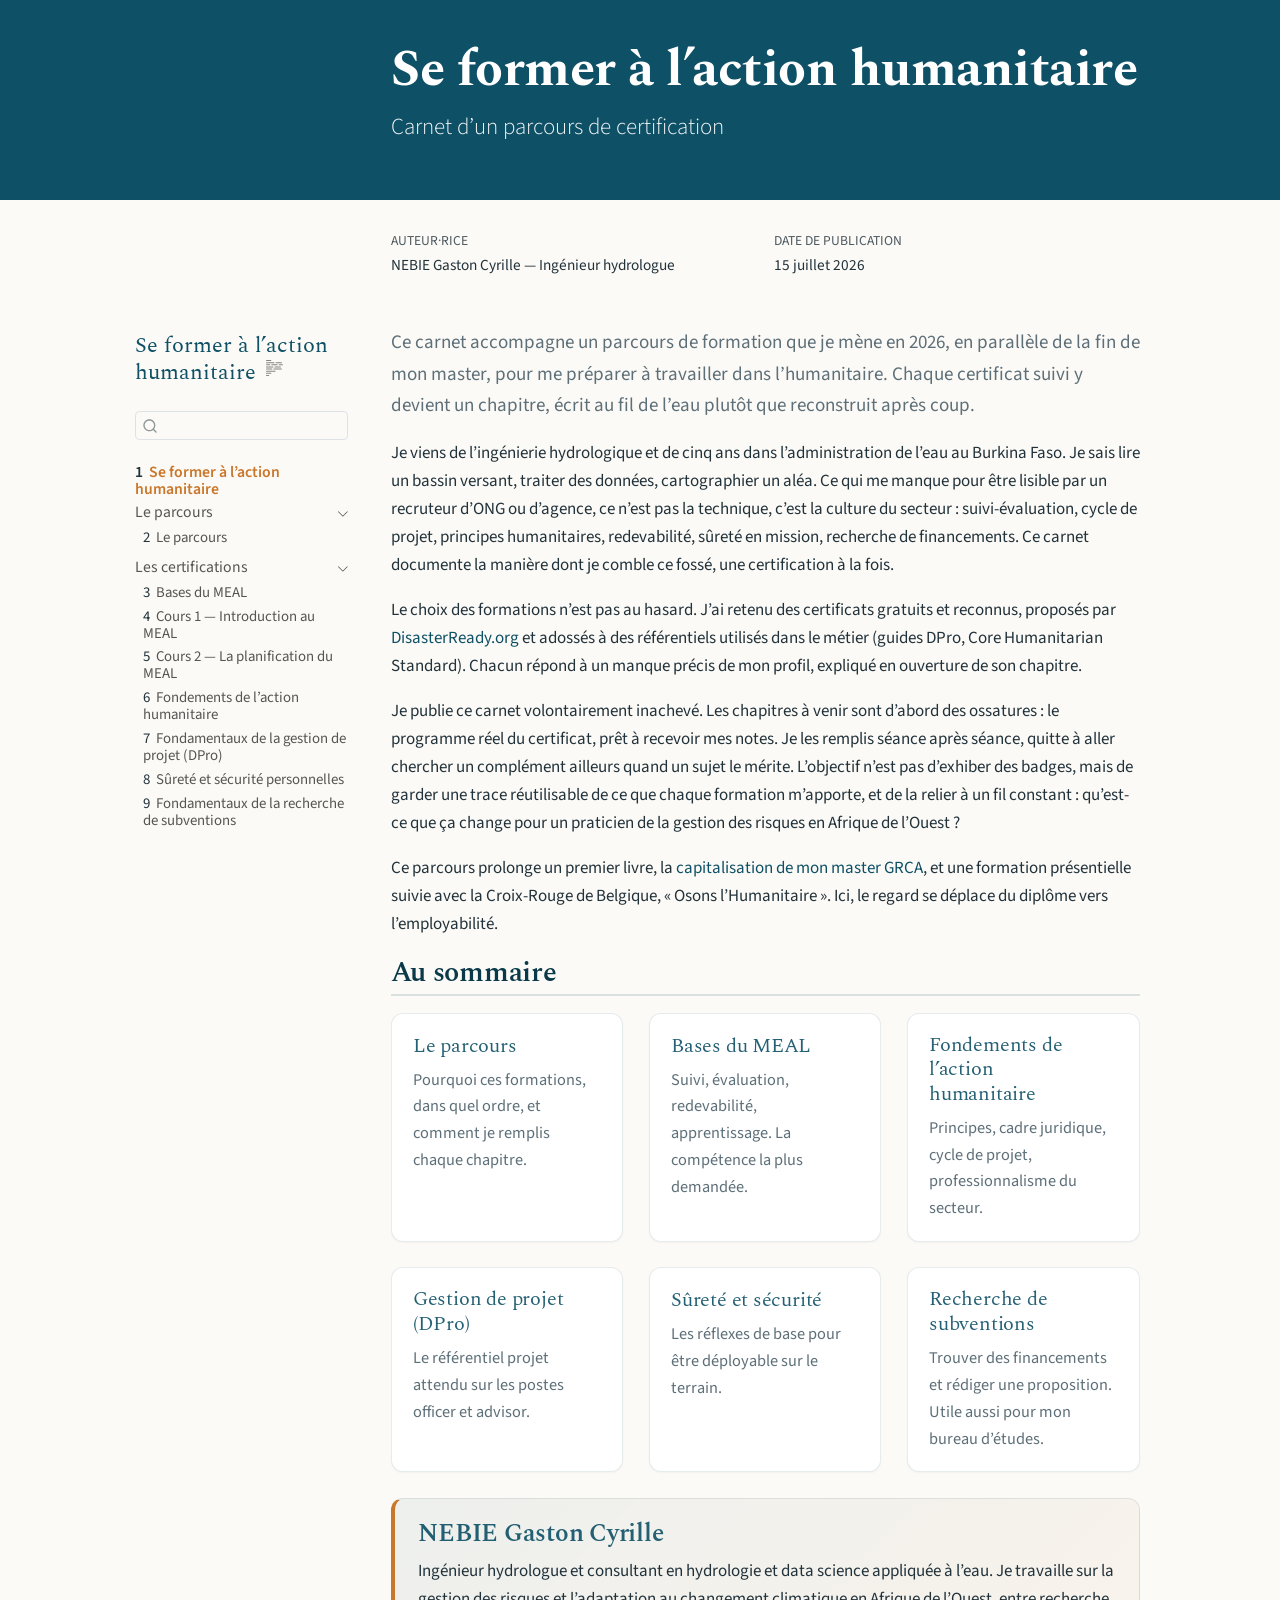
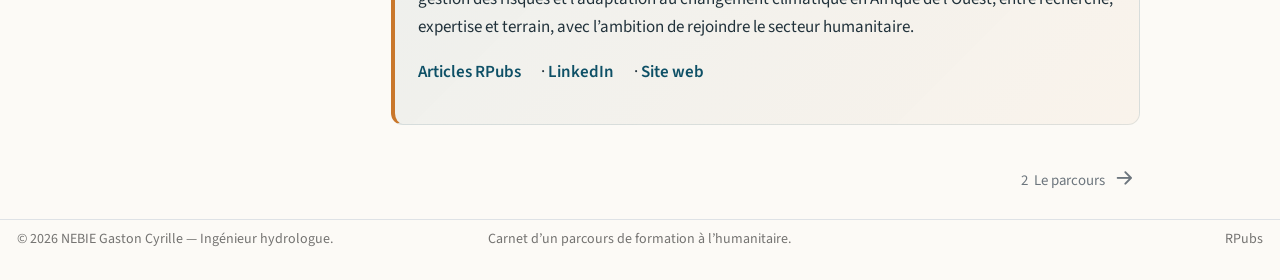
==== docs/index.html @ e4b35614 "Ajoute la fiche du cours 2 MEAL: la planification Fiche de revision autonome: plan de suivi et ses c" ====
<!DOCTYPE html>
<html xmlns="http://www.w3.org/1999/xhtml" lang="fr" xml:lang="fr"><head>

<meta charset="utf-8">
<meta name="generator" content="quarto-1.6.42">

<meta name="viewport" content="width=device-width, initial-scale=1.0, user-scalable=yes">

<meta name="author" content="NEBIE Gaston Cyrille — Ingénieur hydrologue">

<title>Se former à l’action humanitaire</title>
<style>
code{white-space: pre-wrap;}
span.smallcaps{font-variant: small-caps;}
div.columns{display: flex; gap: min(4vw, 1.5em);}
div.column{flex: auto; overflow-x: auto;}
div.hanging-indent{margin-left: 1.5em; text-indent: -1.5em;}
ul.task-list{list-style: none;}
ul.task-list li input[type="checkbox"] {
  width: 0.8em;
  margin: 0 0.8em 0.2em -1em; /* quarto-specific, see https://github.com/quarto-dev/quarto-cli/issues/4556 */ 
  vertical-align: middle;
}
</style>


<script src="site_libs/quarto-nav/quarto-nav.js"></script>
<script src="site_libs/quarto-nav/headroom.min.js"></script>
<script src="site_libs/clipboard/clipboard.min.js"></script>
<script src="site_libs/quarto-search/autocomplete.umd.js"></script>
<script src="site_libs/quarto-search/fuse.min.js"></script>
<script src="site_libs/quarto-search/quarto-search.js"></script>
<meta name="quarto:offset" content="./">
<link href="./00_le_parcours.html" rel="next">
<script src="site_libs/quarto-html/quarto.js"></script>
<script src="site_libs/quarto-html/popper.min.js"></script>
<script src="site_libs/quarto-html/tippy.umd.min.js"></script>
<script src="site_libs/quarto-html/anchor.min.js"></script>
<link href="site_libs/quarto-html/tippy.css" rel="stylesheet">
<link href="site_libs/quarto-html/quarto-syntax-highlighting-2f5df379a58b258e96c21c0638c20c03.css" rel="stylesheet" id="quarto-text-highlighting-styles">
<script src="site_libs/bootstrap/bootstrap.min.js"></script>
<link href="site_libs/bootstrap/bootstrap-icons.css" rel="stylesheet">
<link href="site_libs/bootstrap/bootstrap-fc1f64c0cba864bbd228f80e6de6ca9a.min.css" rel="stylesheet" append-hash="true" id="quarto-bootstrap" data-mode="light">
<script id="quarto-search-options" type="application/json">{
  "location": "sidebar",
  "copy-button": false,
  "collapse-after": 3,
  "panel-placement": "start",
  "type": "textbox",
  "limit": 50,
  "keyboard-shortcut": [
    "f",
    "/",
    "s"
  ],
  "show-item-context": false,
  "language": {
    "search-no-results-text": "Pas de résultats",
    "search-matching-documents-text": "documents trouvés",
    "search-copy-link-title": "Copier le lien vers la recherche",
    "search-hide-matches-text": "Cacher les correspondances additionnelles",
    "search-more-match-text": "correspondance de plus dans ce document",
    "search-more-matches-text": "correspondances de plus dans ce document",
    "search-clear-button-title": "Effacer",
    "search-text-placeholder": "",
    "search-detached-cancel-button-title": "Annuler",
    "search-submit-button-title": "Envoyer",
    "search-label": "Recherche"
  }
}</script>
<style>

      .quarto-title-block .quarto-title-banner h1,
      .quarto-title-block .quarto-title-banner h2,
      .quarto-title-block .quarto-title-banner h3,
      .quarto-title-block .quarto-title-banner h4,
      .quarto-title-block .quarto-title-banner h5,
      .quarto-title-block .quarto-title-banner h6
      {
        color: #ffffff;
      }

      .quarto-title-block .quarto-title-banner {
        color: #ffffff;
background: #0e5066;
      }
</style>


</head>

<body class="nav-sidebar floating fullcontent">

<div id="quarto-search-results"></div>
  <header id="quarto-header" class="headroom fixed-top quarto-banner">
  <nav class="quarto-secondary-nav">
    <div class="container-fluid d-flex">
      <button type="button" class="quarto-btn-toggle btn" data-bs-toggle="collapse" role="button" data-bs-target=".quarto-sidebar-collapse-item" aria-controls="quarto-sidebar" aria-expanded="false" aria-label="Basculer la barre latérale" onclick="if (window.quartoToggleHeadroom) { window.quartoToggleHeadroom(); }">
        <i class="bi bi-layout-text-sidebar-reverse"></i>
      </button>
        <nav class="quarto-page-breadcrumbs" aria-label="breadcrumb"><ol class="breadcrumb"><li class="breadcrumb-item"><a href="./index.html"><span class="chapter-number">1</span>&nbsp; <span class="chapter-title">Se former à l’action humanitaire</span></a></li></ol></nav>
        <a class="flex-grow-1" role="navigation" data-bs-toggle="collapse" data-bs-target=".quarto-sidebar-collapse-item" aria-controls="quarto-sidebar" aria-expanded="false" aria-label="Basculer la barre latérale" onclick="if (window.quartoToggleHeadroom) { window.quartoToggleHeadroom(); }">      
        </a>
      <button type="button" class="btn quarto-search-button" aria-label="Recherche" onclick="window.quartoOpenSearch();">
        <i class="bi bi-search"></i>
      </button>
    </div>
  </nav>
</header>
<!-- content -->
<header id="title-block-header" class="quarto-title-block default page-columns page-full">
  <div class="quarto-title-banner page-columns page-full">
    <div class="quarto-title column-body">
      <h1 class="title">Se former à l’action humanitaire</h1>
            <p class="subtitle lead">Carnet d’un parcours de certification</p>
                      </div>
  </div>
    
  
  <div class="quarto-title-meta">

      <div>
      <div class="quarto-title-meta-heading">Auteur·rice</div>
      <div class="quarto-title-meta-contents">
               <p>NEBIE Gaston Cyrille — Ingénieur hydrologue </p>
            </div>
    </div>
      
      <div>
      <div class="quarto-title-meta-heading">Date de publication</div>
      <div class="quarto-title-meta-contents">
        <p class="date">15 juillet 2026</p>
      </div>
    </div>
    
      
    </div>
    
  
  </header><div id="quarto-content" class="quarto-container page-columns page-rows-contents page-layout-article">
<!-- sidebar -->
  <nav id="quarto-sidebar" class="sidebar collapse collapse-horizontal quarto-sidebar-collapse-item sidebar-navigation floating overflow-auto">
    <div class="pt-lg-2 mt-2 text-left sidebar-header">
    <div class="sidebar-title mb-0 py-0">
      <a href="./">Se former à l’action humanitaire</a> 
        <div class="sidebar-tools-main">
  <a href="" class="quarto-reader-toggle quarto-navigation-tool px-1" onclick="window.quartoToggleReader(); return false;" title="Basculer en mode lecteur">
  <div class="quarto-reader-toggle-btn">
  <i class="bi"></i>
  </div>
</a>
</div>
    </div>
      </div>
        <div class="mt-2 flex-shrink-0 align-items-center">
        <div class="sidebar-search">
        <div id="quarto-search" class="" title="Recherche"></div>
        </div>
        </div>
    <div class="sidebar-menu-container"> 
    <ul class="list-unstyled mt-1">
        <li class="sidebar-item">
  <div class="sidebar-item-container"> 
  <a href="./index.html" class="sidebar-item-text sidebar-link active">
 <span class="menu-text"><span class="chapter-number">1</span>&nbsp; <span class="chapter-title">Se former à l’action humanitaire</span></span></a>
  </div>
</li>
        <li class="sidebar-item sidebar-item-section">
      <div class="sidebar-item-container"> 
            <a class="sidebar-item-text sidebar-link text-start" data-bs-toggle="collapse" data-bs-target="#quarto-sidebar-section-1" role="navigation" aria-expanded="true">
 <span class="menu-text">Le parcours</span></a>
          <a class="sidebar-item-toggle text-start" data-bs-toggle="collapse" data-bs-target="#quarto-sidebar-section-1" role="navigation" aria-expanded="true" aria-label="Basculer la section">
            <i class="bi bi-chevron-right ms-2"></i>
          </a> 
      </div>
      <ul id="quarto-sidebar-section-1" class="collapse list-unstyled sidebar-section depth1 show">  
          <li class="sidebar-item">
  <div class="sidebar-item-container"> 
  <a href="./00_le_parcours.html" class="sidebar-item-text sidebar-link">
 <span class="menu-text"><span class="chapter-number">2</span>&nbsp; <span class="chapter-title">Le parcours</span></span></a>
  </div>
</li>
      </ul>
  </li>
        <li class="sidebar-item sidebar-item-section">
      <div class="sidebar-item-container"> 
            <a class="sidebar-item-text sidebar-link text-start" data-bs-toggle="collapse" data-bs-target="#quarto-sidebar-section-2" role="navigation" aria-expanded="true">
 <span class="menu-text">Les certifications</span></a>
          <a class="sidebar-item-toggle text-start" data-bs-toggle="collapse" data-bs-target="#quarto-sidebar-section-2" role="navigation" aria-expanded="true" aria-label="Basculer la section">
            <i class="bi bi-chevron-right ms-2"></i>
          </a> 
      </div>
      <ul id="quarto-sidebar-section-2" class="collapse list-unstyled sidebar-section depth1 show">  
          <li class="sidebar-item">
  <div class="sidebar-item-container"> 
  <a href="./01_meal.html" class="sidebar-item-text sidebar-link">
 <span class="menu-text"><span class="chapter-number">3</span>&nbsp; <span class="chapter-title">Bases du MEAL</span></span></a>
  </div>
</li>
          <li class="sidebar-item">
  <div class="sidebar-item-container"> 
  <a href="./01_meal_c1_introduction.html" class="sidebar-item-text sidebar-link">
 <span class="menu-text"><span class="chapter-number">4</span>&nbsp; <span class="chapter-title">Cours 1 — Introduction au MEAL</span></span></a>
  </div>
</li>
          <li class="sidebar-item">
  <div class="sidebar-item-container"> 
  <a href="./01_meal_c2_planification.html" class="sidebar-item-text sidebar-link">
 <span class="menu-text"><span class="chapter-number">5</span>&nbsp; <span class="chapter-title">Cours 2 — La planification du MEAL</span></span></a>
  </div>
</li>
          <li class="sidebar-item">
  <div class="sidebar-item-container"> 
  <a href="./02_action_humanitaire.html" class="sidebar-item-text sidebar-link">
 <span class="menu-text"><span class="chapter-number">6</span>&nbsp; <span class="chapter-title">Fondements de l’action humanitaire</span></span></a>
  </div>
</li>
          <li class="sidebar-item">
  <div class="sidebar-item-container"> 
  <a href="./03_gestion_projet.html" class="sidebar-item-text sidebar-link">
 <span class="menu-text"><span class="chapter-number">7</span>&nbsp; <span class="chapter-title">Fondamentaux de la gestion de projet (DPro)</span></span></a>
  </div>
</li>
          <li class="sidebar-item">
  <div class="sidebar-item-container"> 
  <a href="./04_surete_securite.html" class="sidebar-item-text sidebar-link">
 <span class="menu-text"><span class="chapter-number">8</span>&nbsp; <span class="chapter-title">Sûreté et sécurité personnelles</span></span></a>
  </div>
</li>
          <li class="sidebar-item">
  <div class="sidebar-item-container"> 
  <a href="./05_recherche_subventions.html" class="sidebar-item-text sidebar-link">
 <span class="menu-text"><span class="chapter-number">9</span>&nbsp; <span class="chapter-title">Fondamentaux de la recherche de subventions</span></span></a>
  </div>
</li>
      </ul>
  </li>
    </ul>
    </div>
</nav>
<div id="quarto-sidebar-glass" class="quarto-sidebar-collapse-item" data-bs-toggle="collapse" data-bs-target=".quarto-sidebar-collapse-item"></div>
<!-- margin-sidebar -->
    
<!-- main -->
<main class="content quarto-banner-title-block" id="quarto-document-content">





<div class="home-intro">
<p>Ce carnet accompagne un parcours de formation que je mène en 2026, en parallèle de la fin de mon master, pour me préparer à travailler dans l’humanitaire. Chaque certificat suivi y devient un chapitre, écrit au fil de l’eau plutôt que reconstruit après coup.</p>
</div>
<p>Je viens de l’ingénierie hydrologique et de cinq ans dans l’administration de l’eau au Burkina Faso. Je sais lire un bassin versant, traiter des données, cartographier un aléa. Ce qui me manque pour être lisible par un recruteur d’ONG ou d’agence, ce n’est pas la technique, c’est la culture du secteur : suivi-évaluation, cycle de projet, principes humanitaires, redevabilité, sûreté en mission, recherche de financements. Ce carnet documente la manière dont je comble ce fossé, une certification à la fois.</p>
<p>Le choix des formations n’est pas au hasard. J’ai retenu des certificats gratuits et reconnus, proposés par <a href="https://www.disasterready.org/">DisasterReady.org</a> et adossés à des référentiels utilisés dans le métier (guides DPro, Core Humanitarian Standard). Chacun répond à un manque précis de mon profil, expliqué en ouverture de son chapitre.</p>
<p>Je publie ce carnet volontairement inachevé. Les chapitres à venir sont d’abord des ossatures : le programme réel du certificat, prêt à recevoir mes notes. Je les remplis séance après séance, quitte à aller chercher un complément ailleurs quand un sujet le mérite. L’objectif n’est pas d’exhiber des badges, mais de garder une trace réutilisable de ce que chaque formation m’apporte, et de la relier à un fil constant : qu’est-ce que ça change pour un praticien de la gestion des risques en Afrique de l’Ouest ?</p>
<p>Ce parcours prolonge un premier livre, la <a href="https://ngastoncyrille.github.io/master-GRCA/">capitalisation de mon master GRCA</a>, et une formation présentielle suivie avec la Croix-Rouge de Belgique, « Osons l’Humanitaire ». Ici, le regard se déplace du diplôme vers l’employabilité.</p>
<section id="au-sommaire" class="level2 unnumbered">
<h2 class="unnumbered anchored" data-anchor-id="au-sommaire">Au sommaire</h2>
<div class="grid home-cards">
<section id="le-parcours" class="level3 g-col-12 g-col-md-6 g-col-lg-4 home-card">
<h3 class="anchored" data-anchor-id="le-parcours"><a href="./00_le_parcours.html">Le parcours</a></h3>
<p>Pourquoi ces formations, dans quel ordre, et comment je remplis chaque chapitre.</p>
</section>
<section id="bases-du-meal" class="level3 g-col-12 g-col-md-6 g-col-lg-4 home-card">
<h3 class="anchored" data-anchor-id="bases-du-meal"><a href="./01_meal.html">Bases du MEAL</a></h3>
<p>Suivi, évaluation, redevabilité, apprentissage. La compétence la plus demandée.</p>
</section>
<section id="fondements-de-laction-humanitaire" class="level3 g-col-12 g-col-md-6 g-col-lg-4 home-card">
<h3 class="anchored" data-anchor-id="fondements-de-laction-humanitaire"><a href="./02_action_humanitaire.html">Fondements de l’action humanitaire</a></h3>
<p>Principes, cadre juridique, cycle de projet, professionnalisme du secteur.</p>
</section>
<section id="gestion-de-projet-dpro" class="level3 g-col-12 g-col-md-6 g-col-lg-4 home-card">
<h3 class="anchored" data-anchor-id="gestion-de-projet-dpro"><a href="./03_gestion_projet.html">Gestion de projet (DPro)</a></h3>
<p>Le référentiel projet attendu sur les postes officer et advisor.</p>
</section>
<section id="sûreté-et-sécurité" class="level3 g-col-12 g-col-md-6 g-col-lg-4 home-card">
<h3 class="anchored" data-anchor-id="sûreté-et-sécurité"><a href="./04_surete_securite.html">Sûreté et sécurité</a></h3>
<p>Les réflexes de base pour être déployable sur le terrain.</p>
</section>
<section id="recherche-de-subventions" class="level3 g-col-12 g-col-md-6 g-col-lg-4 home-card">
<h3 class="anchored" data-anchor-id="recherche-de-subventions"><a href="./05_recherche_subventions.html">Recherche de subventions</a></h3>
<p>Trouver des financements et rédiger une proposition. Utile aussi pour mon bureau d’études.</p>
</section>
</div>
<div class="author-card">
<section id="nebie-gaston-cyrille" class="level3 author-text">
<h3 class="anchored" data-anchor-id="nebie-gaston-cyrille">NEBIE Gaston Cyrille</h3>
<p>Ingénieur hydrologue et consultant en hydrologie et data science appliquée à l’eau. Je travaille sur la gestion des risques et l’adaptation au changement climatique en Afrique de l’Ouest, entre recherche, expertise et terrain, avec l’ambition de rejoindre le secteur humanitaire.</p>
<div class="author-links">
<p><a href="https://rpubs.com/nebiegc">Articles RPubs</a> · <a href="https://www.linkedin.com/in/gaston-cyrille-nebie-a2a977222/">LinkedIn</a> · <a href="https://ngastoncyrille.github.io/">Site web</a></p>
</div>
</section>
</div>


</section>

</main> <!-- /main -->
<script id="quarto-html-after-body" type="application/javascript">
window.document.addEventListener("DOMContentLoaded", function (event) {
  const toggleBodyColorMode = (bsSheetEl) => {
    const mode = bsSheetEl.getAttribute("data-mode");
    const bodyEl = window.document.querySelector("body");
    if (mode === "dark") {
      bodyEl.classList.add("quarto-dark");
      bodyEl.classList.remove("quarto-light");
    } else {
      bodyEl.classList.add("quarto-light");
      bodyEl.classList.remove("quarto-dark");
    }
  }
  const toggleBodyColorPrimary = () => {
    const bsSheetEl = window.document.querySelector("link#quarto-bootstrap");
    if (bsSheetEl) {
      toggleBodyColorMode(bsSheetEl);
    }
  }
  toggleBodyColorPrimary();  
  const icon = "";
  const anchorJS = new window.AnchorJS();
  anchorJS.options = {
    placement: 'right',
    icon: icon
  };
  anchorJS.add('.anchored');
  const isCodeAnnotation = (el) => {
    for (const clz of el.classList) {
      if (clz.startsWith('code-annotation-')) {                     
        return true;
      }
    }
    return false;
  }
  const onCopySuccess = function(e) {
    // button target
    const button = e.trigger;
    // don't keep focus
    button.blur();
    // flash "checked"
    button.classList.add('code-copy-button-checked');
    var currentTitle = button.getAttribute("title");
    button.setAttribute("title", "Copié");
    let tooltip;
    if (window.bootstrap) {
      button.setAttribute("data-bs-toggle", "tooltip");
      button.setAttribute("data-bs-placement", "left");
      button.setAttribute("data-bs-title", "Copié");
      tooltip = new bootstrap.Tooltip(button, 
        { trigger: "manual", 
          customClass: "code-copy-button-tooltip",
          offset: [0, -8]});
      tooltip.show();    
    }
    setTimeout(function() {
      if (tooltip) {
        tooltip.hide();
        button.removeAttribute("data-bs-title");
        button.removeAttribute("data-bs-toggle");
        button.removeAttribute("data-bs-placement");
      }
      button.setAttribute("title", currentTitle);
      button.classList.remove('code-copy-button-checked');
    }, 1000);
    // clear code selection
    e.clearSelection();
  }
  const getTextToCopy = function(trigger) {
      const codeEl = trigger.previousElementSibling.cloneNode(true);
      for (const childEl of codeEl.children) {
        if (isCodeAnnotation(childEl)) {
          childEl.remove();
        }
      }
      return codeEl.innerText;
  }
  const clipboard = new window.ClipboardJS('.code-copy-button:not([data-in-quarto-modal])', {
    text: getTextToCopy
  });
  clipboard.on('success', onCopySuccess);
  if (window.document.getElementById('quarto-embedded-source-code-modal')) {
    const clipboardModal = new window.ClipboardJS('.code-copy-button[data-in-quarto-modal]', {
      text: getTextToCopy,
      container: window.document.getElementById('quarto-embedded-source-code-modal')
    });
    clipboardModal.on('success', onCopySuccess);
  }
    var localhostRegex = new RegExp(/^(?:http|https):\/\/localhost\:?[0-9]*\//);
    var mailtoRegex = new RegExp(/^mailto:/);
      var filterRegex = new RegExp('/' + window.location.host + '/');
    var isInternal = (href) => {
        return filterRegex.test(href) || localhostRegex.test(href) || mailtoRegex.test(href);
    }
    // Inspect non-navigation links and adorn them if external
 	var links = window.document.querySelectorAll('a[href]:not(.nav-link):not(.navbar-brand):not(.toc-action):not(.sidebar-link):not(.sidebar-item-toggle):not(.pagination-link):not(.no-external):not([aria-hidden]):not(.dropdown-item):not(.quarto-navigation-tool):not(.about-link)');
    for (var i=0; i<links.length; i++) {
      const link = links[i];
      if (!isInternal(link.href)) {
        // undo the damage that might have been done by quarto-nav.js in the case of
        // links that we want to consider external
        if (link.dataset.originalHref !== undefined) {
          link.href = link.dataset.originalHref;
        }
      }
    }
  function tippyHover(el, contentFn, onTriggerFn, onUntriggerFn) {
    const config = {
      allowHTML: true,
      maxWidth: 500,
      delay: 100,
      arrow: false,
      appendTo: function(el) {
          return el.parentElement;
      },
      interactive: true,
      interactiveBorder: 10,
      theme: 'quarto',
      placement: 'bottom-start',
    };
    if (contentFn) {
      config.content = contentFn;
    }
    if (onTriggerFn) {
      config.onTrigger = onTriggerFn;
    }
    if (onUntriggerFn) {
      config.onUntrigger = onUntriggerFn;
    }
    window.tippy(el, config); 
  }
  const noterefs = window.document.querySelectorAll('a[role="doc-noteref"]');
  for (var i=0; i<noterefs.length; i++) {
    const ref = noterefs[i];
    tippyHover(ref, function() {
      // use id or data attribute instead here
      let href = ref.getAttribute('data-footnote-href') || ref.getAttribute('href');
      try { href = new URL(href).hash; } catch {}
      const id = href.replace(/^#\/?/, "");
      const note = window.document.getElementById(id);
      if (note) {
        return note.innerHTML;
      } else {
        return "";
      }
    });
  }
  const xrefs = window.document.querySelectorAll('a.quarto-xref');
  const processXRef = (id, note) => {
    // Strip column container classes
    const stripColumnClz = (el) => {
      el.classList.remove("page-full", "page-columns");
      if (el.children) {
        for (const child of el.children) {
          stripColumnClz(child);
        }
      }
    }
    stripColumnClz(note)
    if (id === null || id.startsWith('sec-')) {
      // Special case sections, only their first couple elements
      const container = document.createElement("div");
      if (note.children && note.children.length > 2) {
        container.appendChild(note.children[0].cloneNode(true));
        for (let i = 1; i < note.children.length; i++) {
          const child = note.children[i];
          if (child.tagName === "P" && child.innerText === "") {
            continue;
          } else {
            container.appendChild(child.cloneNode(true));
            break;
          }
        }
        if (window.Quarto?.typesetMath) {
          window.Quarto.typesetMath(container);
        }
        return container.innerHTML
      } else {
        if (window.Quarto?.typesetMath) {
          window.Quarto.typesetMath(note);
        }
        return note.innerHTML;
      }
    } else {
      // Remove any anchor links if they are present
      const anchorLink = note.querySelector('a.anchorjs-link');
      if (anchorLink) {
        anchorLink.remove();
      }
      if (window.Quarto?.typesetMath) {
        window.Quarto.typesetMath(note);
      }
      if (note.classList.contains("callout")) {
        return note.outerHTML;
      } else {
        return note.innerHTML;
      }
    }
  }
  for (var i=0; i<xrefs.length; i++) {
    const xref = xrefs[i];
    tippyHover(xref, undefined, function(instance) {
      instance.disable();
      let url = xref.getAttribute('href');
      let hash = undefined; 
      if (url.startsWith('#')) {
        hash = url;
      } else {
        try { hash = new URL(url).hash; } catch {}
      }
      if (hash) {
        const id = hash.replace(/^#\/?/, "");
        const note = window.document.getElementById(id);
        if (note !== null) {
          try {
            const html = processXRef(id, note.cloneNode(true));
            instance.setContent(html);
          } finally {
            instance.enable();
            instance.show();
          }
        } else {
          // See if we can fetch this
          fetch(url.split('#')[0])
          .then(res => res.text())
          .then(html => {
            const parser = new DOMParser();
            const htmlDoc = parser.parseFromString(html, "text/html");
            const note = htmlDoc.getElementById(id);
            if (note !== null) {
              const html = processXRef(id, note);
              instance.setContent(html);
            } 
          }).finally(() => {
            instance.enable();
            instance.show();
          });
        }
      } else {
        // See if we can fetch a full url (with no hash to target)
        // This is a special case and we should probably do some content thinning / targeting
        fetch(url)
        .then(res => res.text())
        .then(html => {
          const parser = new DOMParser();
          const htmlDoc = parser.parseFromString(html, "text/html");
          const note = htmlDoc.querySelector('main.content');
          if (note !== null) {
            // This should only happen for chapter cross references
            // (since there is no id in the URL)
            // remove the first header
            if (note.children.length > 0 && note.children[0].tagName === "HEADER") {
              note.children[0].remove();
            }
            const html = processXRef(null, note);
            instance.setContent(html);
          } 
        }).finally(() => {
          instance.enable();
          instance.show();
        });
      }
    }, function(instance) {
    });
  }
      let selectedAnnoteEl;
      const selectorForAnnotation = ( cell, annotation) => {
        let cellAttr = 'data-code-cell="' + cell + '"';
        let lineAttr = 'data-code-annotation="' +  annotation + '"';
        const selector = 'span[' + cellAttr + '][' + lineAttr + ']';
        return selector;
      }
      const selectCodeLines = (annoteEl) => {
        const doc = window.document;
        const targetCell = annoteEl.getAttribute("data-target-cell");
        const targetAnnotation = annoteEl.getAttribute("data-target-annotation");
        const annoteSpan = window.document.querySelector(selectorForAnnotation(targetCell, targetAnnotation));
        const lines = annoteSpan.getAttribute("data-code-lines").split(",");
        const lineIds = lines.map((line) => {
          return targetCell + "-" + line;
        })
        let top = null;
        let height = null;
        let parent = null;
        if (lineIds.length > 0) {
            //compute the position of the single el (top and bottom and make a div)
            const el = window.document.getElementById(lineIds[0]);
            top = el.offsetTop;
            height = el.offsetHeight;
            parent = el.parentElement.parentElement;
          if (lineIds.length > 1) {
            const lastEl = window.document.getElementById(lineIds[lineIds.length - 1]);
            const bottom = lastEl.offsetTop + lastEl.offsetHeight;
            height = bottom - top;
          }
          if (top !== null && height !== null && parent !== null) {
            // cook up a div (if necessary) and position it 
            let div = window.document.getElementById("code-annotation-line-highlight");
            if (div === null) {
              div = window.document.createElement("div");
              div.setAttribute("id", "code-annotation-line-highlight");
              div.style.position = 'absolute';
              parent.appendChild(div);
            }
            div.style.top = top - 2 + "px";
            div.style.height = height + 4 + "px";
            div.style.left = 0;
            let gutterDiv = window.document.getElementById("code-annotation-line-highlight-gutter");
            if (gutterDiv === null) {
              gutterDiv = window.document.createElement("div");
              gutterDiv.setAttribute("id", "code-annotation-line-highlight-gutter");
              gutterDiv.style.position = 'absolute';
              const codeCell = window.document.getElementById(targetCell);
              const gutter = codeCell.querySelector('.code-annotation-gutter');
              gutter.appendChild(gutterDiv);
            }
            gutterDiv.style.top = top - 2 + "px";
            gutterDiv.style.height = height + 4 + "px";
          }
          selectedAnnoteEl = annoteEl;
        }
      };
      const unselectCodeLines = () => {
        const elementsIds = ["code-annotation-line-highlight", "code-annotation-line-highlight-gutter"];
        elementsIds.forEach((elId) => {
          const div = window.document.getElementById(elId);
          if (div) {
            div.remove();
          }
        });
        selectedAnnoteEl = undefined;
      };
        // Handle positioning of the toggle
    window.addEventListener(
      "resize",
      throttle(() => {
        elRect = undefined;
        if (selectedAnnoteEl) {
          selectCodeLines(selectedAnnoteEl);
        }
      }, 10)
    );
    function throttle(fn, ms) {
    let throttle = false;
    let timer;
      return (...args) => {
        if(!throttle) { // first call gets through
            fn.apply(this, args);
            throttle = true;
        } else { // all the others get throttled
            if(timer) clearTimeout(timer); // cancel #2
            timer = setTimeout(() => {
              fn.apply(this, args);
              timer = throttle = false;
            }, ms);
        }
      };
    }
      // Attach click handler to the DT
      const annoteDls = window.document.querySelectorAll('dt[data-target-cell]');
      for (const annoteDlNode of annoteDls) {
        annoteDlNode.addEventListener('click', (event) => {
          const clickedEl = event.target;
          if (clickedEl !== selectedAnnoteEl) {
            unselectCodeLines();
            const activeEl = window.document.querySelector('dt[data-target-cell].code-annotation-active');
            if (activeEl) {
              activeEl.classList.remove('code-annotation-active');
            }
            selectCodeLines(clickedEl);
            clickedEl.classList.add('code-annotation-active');
          } else {
            // Unselect the line
            unselectCodeLines();
            clickedEl.classList.remove('code-annotation-active');
          }
        });
      }
  const findCites = (el) => {
    const parentEl = el.parentElement;
    if (parentEl) {
      const cites = parentEl.dataset.cites;
      if (cites) {
        return {
          el,
          cites: cites.split(' ')
        };
      } else {
        return findCites(el.parentElement)
      }
    } else {
      return undefined;
    }
  };
  var bibliorefs = window.document.querySelectorAll('a[role="doc-biblioref"]');
  for (var i=0; i<bibliorefs.length; i++) {
    const ref = bibliorefs[i];
    const citeInfo = findCites(ref);
    if (citeInfo) {
      tippyHover(citeInfo.el, function() {
        var popup = window.document.createElement('div');
        citeInfo.cites.forEach(function(cite) {
          var citeDiv = window.document.createElement('div');
          citeDiv.classList.add('hanging-indent');
          citeDiv.classList.add('csl-entry');
          var biblioDiv = window.document.getElementById('ref-' + cite);
          if (biblioDiv) {
            citeDiv.innerHTML = biblioDiv.innerHTML;
          }
          popup.appendChild(citeDiv);
        });
        return popup.innerHTML;
      });
    }
  }
});
</script>
<nav class="page-navigation">
  <div class="nav-page nav-page-previous">
  </div>
  <div class="nav-page nav-page-next">
      <a href="./00_le_parcours.html" class="pagination-link" aria-label="Le parcours">
        <span class="nav-page-text"><span class="chapter-number">2</span>&nbsp; <span class="chapter-title">Le parcours</span></span> <i class="bi bi-arrow-right-short"></i>
      </a>
  </div>
</nav>
</div> <!-- /content -->
<footer class="footer">
  <div class="nav-footer">
    <div class="nav-footer-left">
<p>© 2026 NEBIE Gaston Cyrille — Ingénieur hydrologue.</p>
</div>   
    <div class="nav-footer-center">
<p>Carnet d’un parcours de formation à l’humanitaire.</p>
</div>
    <div class="nav-footer-right">
<p><a href="https://rpubs.com/nebiegc">RPubs</a></p>
</div>
  </div>
</footer>




</body></html>
---- docs/site_libs/quarto-html/tippy.css ----
.tippy-box[data-animation=fade][data-state=hidden]{opacity:0}[data-tippy-root]{max-width:calc(100vw - 10px)}.tippy-box{position:relative;background-color:#333;color:#fff;border-radius:4px;font-size:14px;line-height:1.4;white-space:normal;outline:0;transition-property:transform,visibility,opacity}.tippy-box[data-placement^=top]>.tippy-arrow{bottom:0}.tippy-box[data-placement^=top]>.tippy-arrow:before{bottom:-7px;left:0;border-width:8px 8px 0;border-top-color:initial;transform-origin:center top}.tippy-box[data-placement^=bottom]>.tippy-arrow{top:0}.tippy-box[data-placement^=bottom]>.tippy-arrow:before{top:-7px;left:0;border-width:0 8px 8px;border-bottom-color:initial;transform-origin:center bottom}.tippy-box[data-placement^=left]>.tippy-arrow{right:0}.tippy-box[data-placement^=left]>.tippy-arrow:before{border-width:8px 0 8px 8px;border-left-color:initial;right:-7px;transform-origin:center left}.tippy-box[data-placement^=right]>.tippy-arrow{left:0}.tippy-box[data-placement^=right]>.tippy-arrow:before{left:-7px;border-width:8px 8px 8px 0;border-right-color:initial;transform-origin:center right}.tippy-box[data-inertia][data-state=visible]{transition-timing-function:cubic-bezier(.54,1.5,.38,1.11)}.tippy-arrow{width:16px;height:16px;color:#333}.tippy-arrow:before{content:"";position:absolute;border-color:transparent;border-style:solid}.tippy-content{position:relative;padding:5px 9px;z-index:1}
---- docs/site_libs/quarto-html/quarto-syntax-highlighting-2f5df379a58b258e96c21c0638c20c03.css ----
/* quarto syntax highlight colors */
:root {
  --quarto-hl-ot-color: #003B4F;
  --quarto-hl-at-color: #657422;
  --quarto-hl-ss-color: #20794D;
  --quarto-hl-an-color: #5E5E5E;
  --quarto-hl-fu-color: #4758AB;
  --quarto-hl-st-color: #20794D;
  --quarto-hl-cf-color: #003B4F;
  --quarto-hl-op-color: #5E5E5E;
  --quarto-hl-er-color: #AD0000;
  --quarto-hl-bn-color: #AD0000;
  --quarto-hl-al-color: #AD0000;
  --quarto-hl-va-color: #111111;
  --quarto-hl-bu-color: inherit;
  --quarto-hl-ex-color: inherit;
  --quarto-hl-pp-color: #AD0000;
  --quarto-hl-in-color: #5E5E5E;
  --quarto-hl-vs-color: #20794D;
  --quarto-hl-wa-color: #5E5E5E;
  --quarto-hl-do-color: #5E5E5E;
  --quarto-hl-im-color: #00769E;
  --quarto-hl-ch-color: #20794D;
  --quarto-hl-dt-color: #AD0000;
  --quarto-hl-fl-color: #AD0000;
  --quarto-hl-co-color: #5E5E5E;
  --quarto-hl-cv-color: #5E5E5E;
  --quarto-hl-cn-color: #8f5902;
  --quarto-hl-sc-color: #5E5E5E;
  --quarto-hl-dv-color: #AD0000;
  --quarto-hl-kw-color: #003B4F;
}

/* other quarto variables */
:root {
  --quarto-font-monospace: SFMono-Regular, Menlo, Monaco, Consolas, "Liberation Mono", "Courier New", monospace;
}

pre > code.sourceCode > span {
  color: #003B4F;
}

code span {
  color: #003B4F;
}

code.sourceCode > span {
  color: #003B4F;
}

div.sourceCode,
div.sourceCode pre.sourceCode {
  color: #003B4F;
}

code span.ot {
  color: #003B4F;
  font-style: inherit;
}

code span.at {
  color: #657422;
  font-style: inherit;
}

code span.ss {
  color: #20794D;
  font-style: inherit;
}

code span.an {
  color: #5E5E5E;
  font-style: inherit;
}

code span.fu {
  color: #4758AB;
  font-style: inherit;
}

code span.st {
  color: #20794D;
  font-style: inherit;
}

code span.cf {
  color: #003B4F;
  font-weight: bold;
  font-style: inherit;
}

code span.op {
  color: #5E5E5E;
  font-style: inherit;
}

code span.er {
  color: #AD0000;
  font-style: inherit;
}

code span.bn {
  color: #AD0000;
  font-style: inherit;
}

code span.al {
  color: #AD0000;
  font-style: inherit;
}

code span.va {
  color: #111111;
  font-style: inherit;
}

code span.bu {
  font-style: inherit;
}

code span.ex {
  font-style: inherit;
}

code span.pp {
  color: #AD0000;
  font-style: inherit;
}

code span.in {
  color: #5E5E5E;
  font-style: inherit;
}

code span.vs {
  color: #20794D;
  font-style: inherit;
}

code span.wa {
  color: #5E5E5E;
  font-style: italic;
}

code span.do {
  color: #5E5E5E;
  font-style: italic;
}

code span.im {
  color: #00769E;
  font-style: inherit;
}

code span.ch {
  color: #20794D;
  font-style: inherit;
}

code span.dt {
  color: #AD0000;
  font-style: inherit;
}

code span.fl {
  color: #AD0000;
  font-style: inherit;
}

code span.co {
  color: #5E5E5E;
  font-style: inherit;
}

code span.cv {
  color: #5E5E5E;
  font-style: italic;
}

code span.cn {
  color: #8f5902;
  font-style: inherit;
}

code span.sc {
  color: #5E5E5E;
  font-style: inherit;
}

code span.dv {
  color: #AD0000;
  font-style: inherit;
}

code span.kw {
  color: #003B4F;
  font-weight: bold;
  font-style: inherit;
}

.prevent-inlining {
  content: "</";
}

/*# sourceMappingURL=35eb38a806ee71ea6d2563be2308c832.css.map */
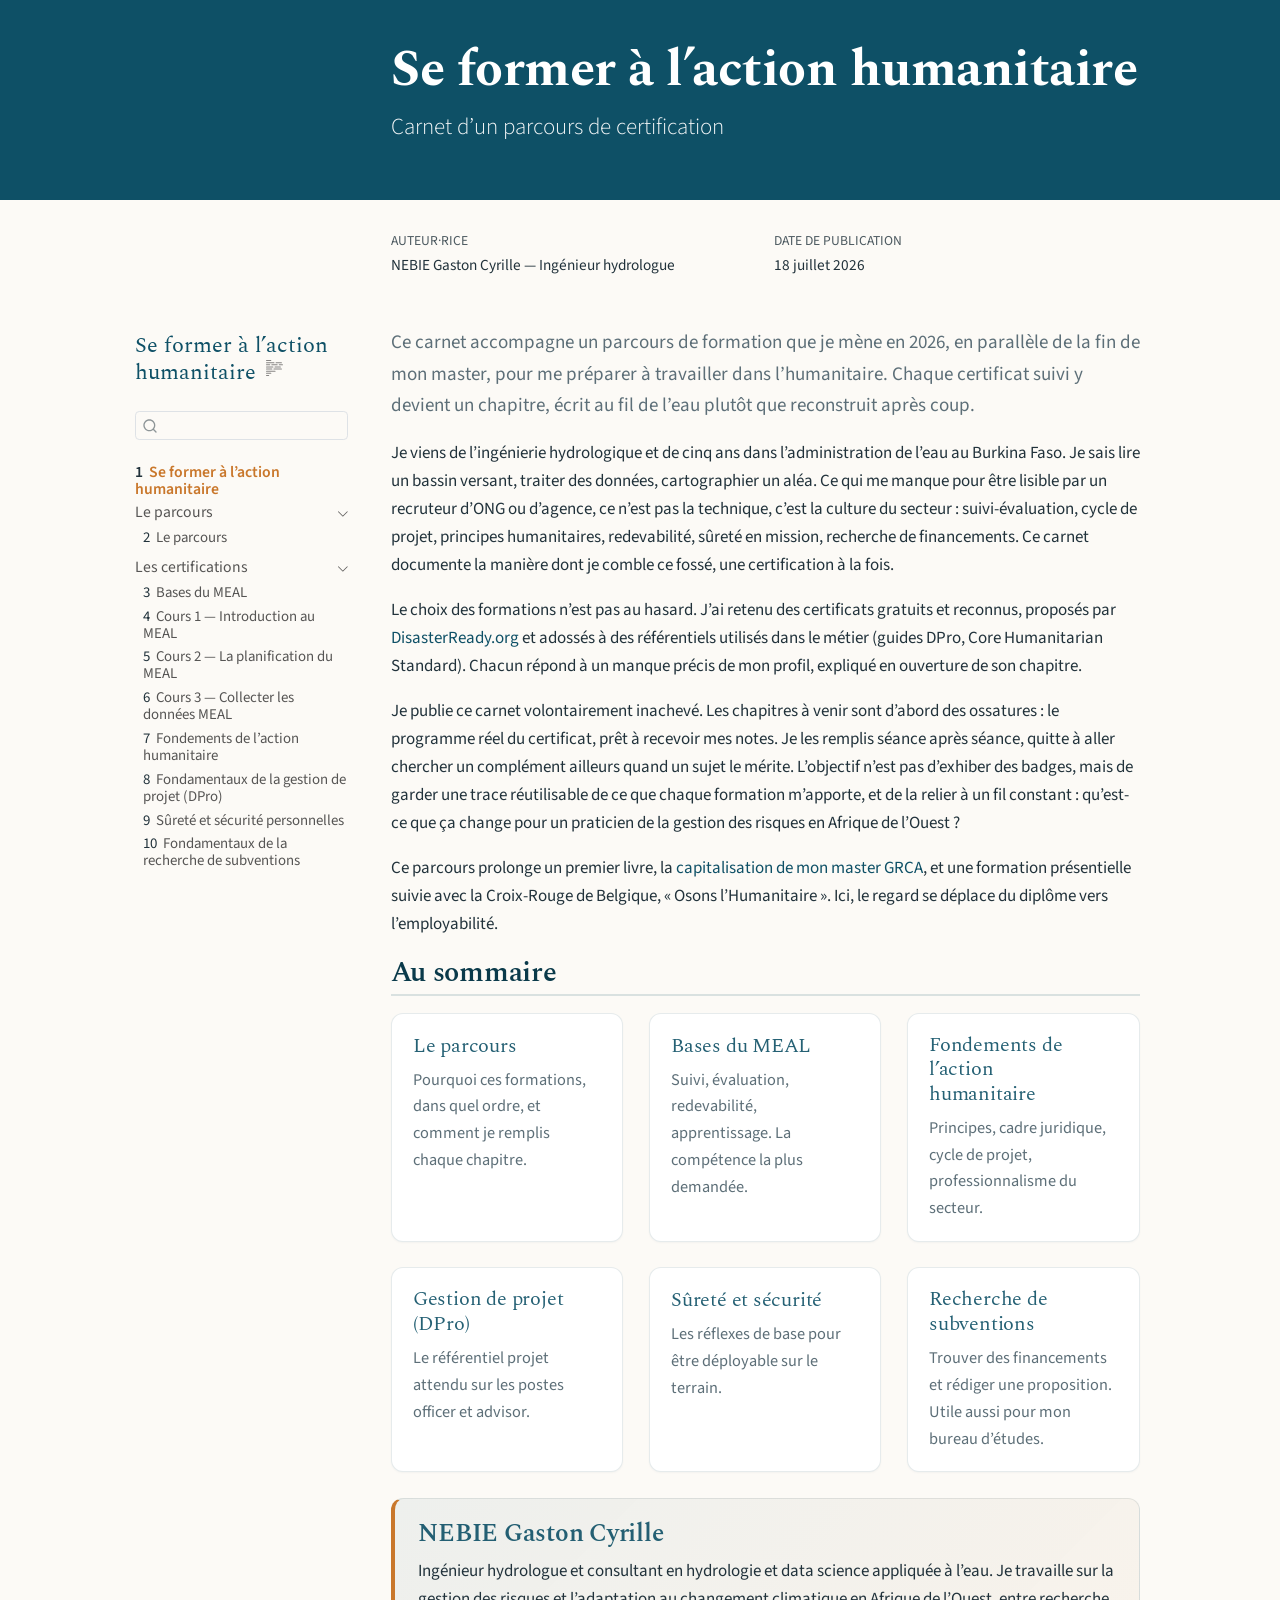
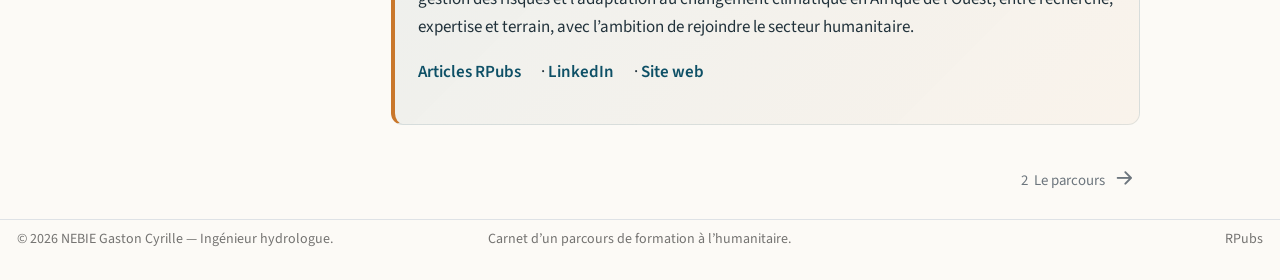
==== commit 1463e0d8: "Ajoute la fiche du cours 3 MEAL: collecter les donnees Fiche de revision autonome: outils de collect" ====
--- a/docs/index.html
+++ b/docs/index.html
@@ -129,7 +129,7 @@
       <div>
       <div class="quarto-title-meta-heading">Date de publication</div>
       <div class="quarto-title-meta-contents">
-        <p class="date">15 juillet 2026</p>
+        <p class="date">18 juillet 2026</p>
       </div>
     </div>
     
@@ -211,26 +211,32 @@
 </li>
           <li class="sidebar-item">
   <div class="sidebar-item-container"> 
+  <a href="./01_meal_c3_collecte.html" class="sidebar-item-text sidebar-link">
+ <span class="menu-text"><span class="chapter-number">6</span>&nbsp; <span class="chapter-title">Cours 3 — Collecter les données MEAL</span></span></a>
+  </div>
+</li>
+          <li class="sidebar-item">
+  <div class="sidebar-item-container"> 
   <a href="./02_action_humanitaire.html" class="sidebar-item-text sidebar-link">
- <span class="menu-text"><span class="chapter-number">6</span>&nbsp; <span class="chapter-title">Fondements de l’action humanitaire</span></span></a>
+ <span class="menu-text"><span class="chapter-number">7</span>&nbsp; <span class="chapter-title">Fondements de l’action humanitaire</span></span></a>
   </div>
 </li>
           <li class="sidebar-item">
   <div class="sidebar-item-container"> 
   <a href="./03_gestion_projet.html" class="sidebar-item-text sidebar-link">
- <span class="menu-text"><span class="chapter-number">7</span>&nbsp; <span class="chapter-title">Fondamentaux de la gestion de projet (DPro)</span></span></a>
+ <span class="menu-text"><span class="chapter-number">8</span>&nbsp; <span class="chapter-title">Fondamentaux de la gestion de projet (DPro)</span></span></a>
   </div>
 </li>
           <li class="sidebar-item">
   <div class="sidebar-item-container"> 
   <a href="./04_surete_securite.html" class="sidebar-item-text sidebar-link">
- <span class="menu-text"><span class="chapter-number">8</span>&nbsp; <span class="chapter-title">Sûreté et sécurité personnelles</span></span></a>
+ <span class="menu-text"><span class="chapter-number">9</span>&nbsp; <span class="chapter-title">Sûreté et sécurité personnelles</span></span></a>
   </div>
 </li>
           <li class="sidebar-item">
   <div class="sidebar-item-container"> 
   <a href="./05_recherche_subventions.html" class="sidebar-item-text sidebar-link">
- <span class="menu-text"><span class="chapter-number">9</span>&nbsp; <span class="chapter-title">Fondamentaux de la recherche de subventions</span></span></a>
+ <span class="menu-text"><span class="chapter-number">10</span>&nbsp; <span class="chapter-title">Fondamentaux de la recherche de subventions</span></span></a>
   </div>
 </li>
       </ul>
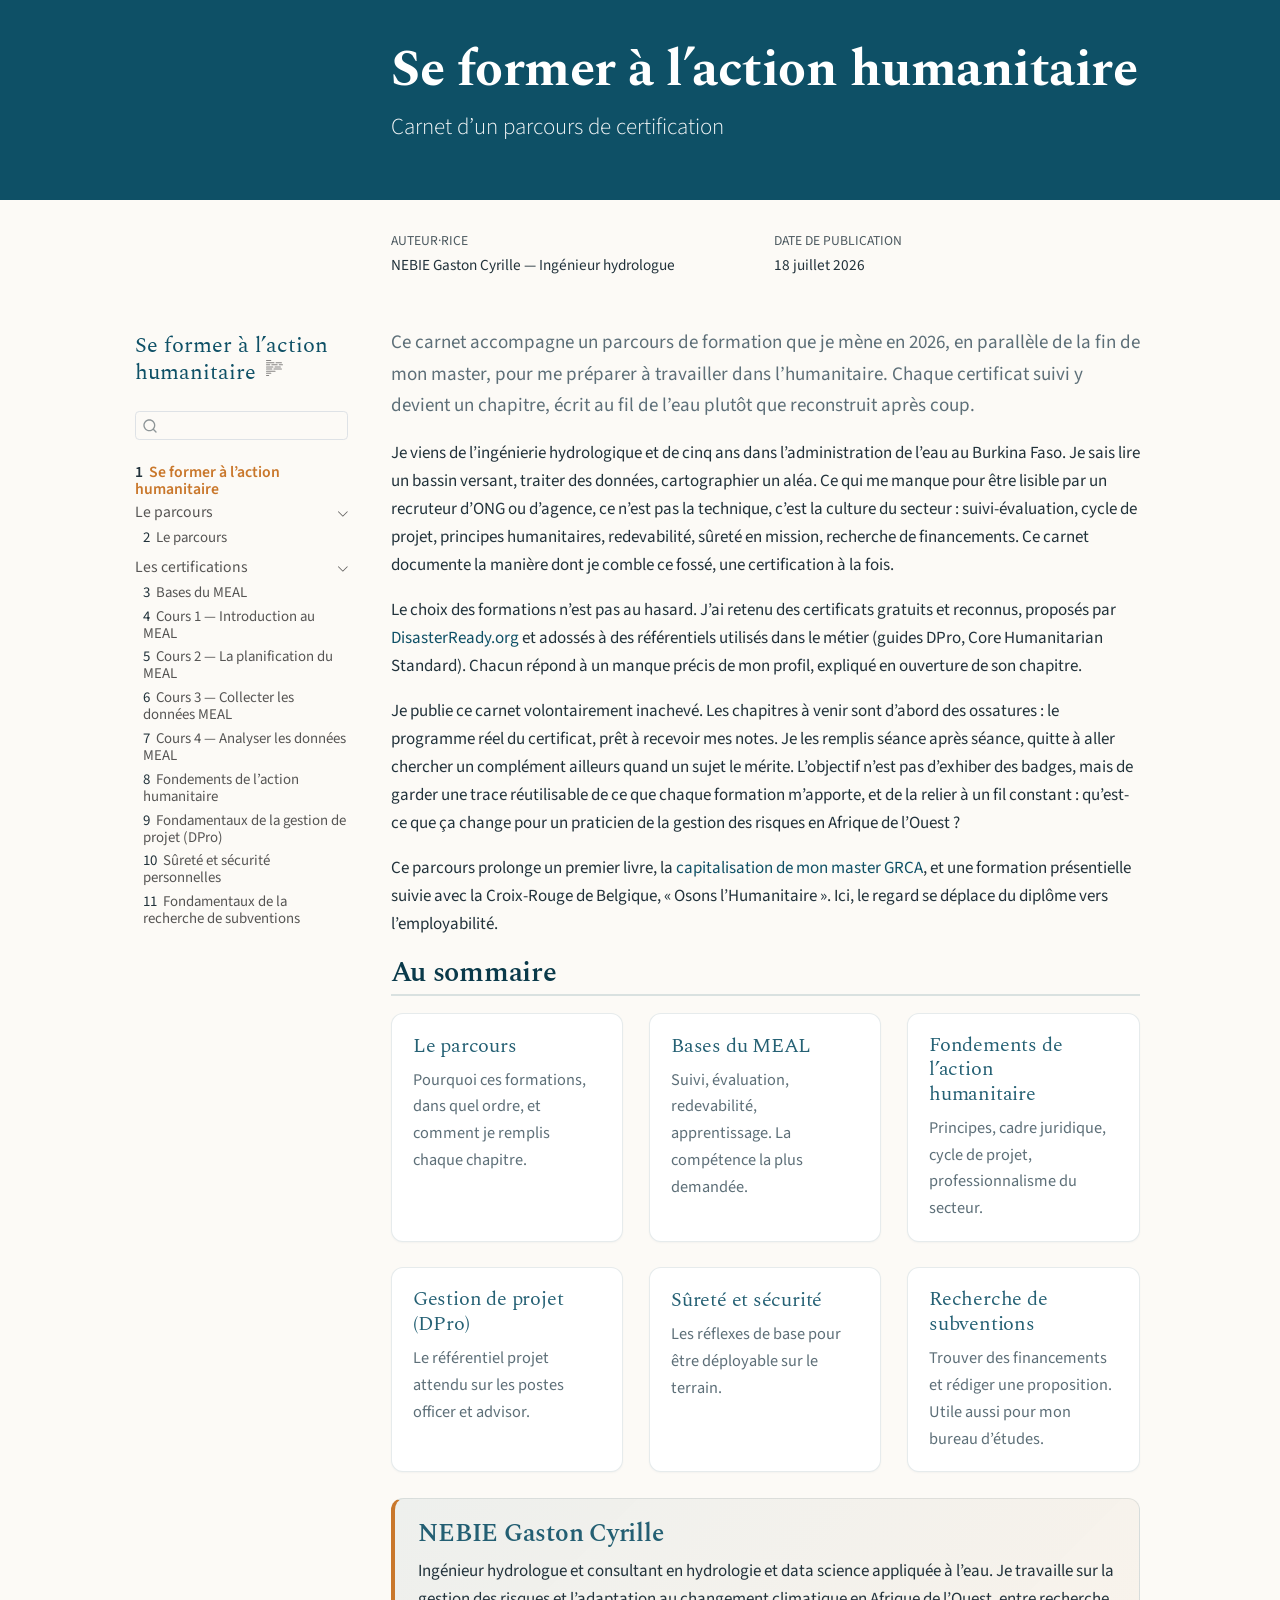
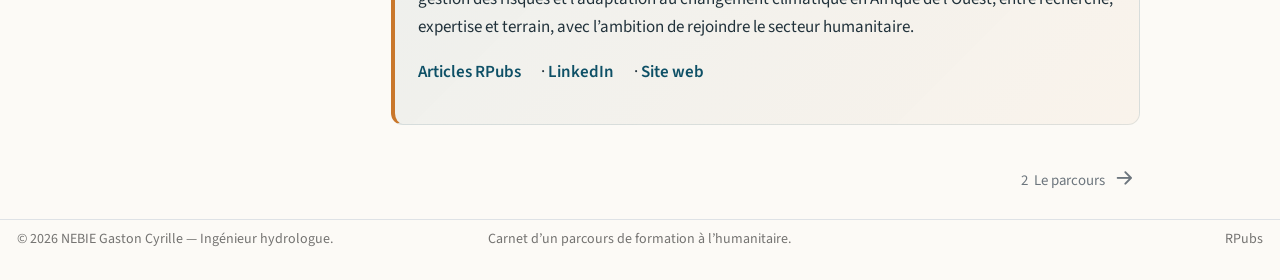
==== commit ddcc1ca6: "Ajoute la fiche du cours 4 MEAL: analyser les donnees Fiche de revision autonome: analyse descriptiv" ====
--- a/docs/index.html
+++ b/docs/index.html
@@ -217,26 +217,32 @@
 </li>
           <li class="sidebar-item">
   <div class="sidebar-item-container"> 
+  <a href="./01_meal_c4_analyse.html" class="sidebar-item-text sidebar-link">
+ <span class="menu-text"><span class="chapter-number">7</span>&nbsp; <span class="chapter-title">Cours 4 — Analyser les données MEAL</span></span></a>
+  </div>
+</li>
+          <li class="sidebar-item">
+  <div class="sidebar-item-container"> 
   <a href="./02_action_humanitaire.html" class="sidebar-item-text sidebar-link">
- <span class="menu-text"><span class="chapter-number">7</span>&nbsp; <span class="chapter-title">Fondements de l’action humanitaire</span></span></a>
+ <span class="menu-text"><span class="chapter-number">8</span>&nbsp; <span class="chapter-title">Fondements de l’action humanitaire</span></span></a>
   </div>
 </li>
           <li class="sidebar-item">
   <div class="sidebar-item-container"> 
   <a href="./03_gestion_projet.html" class="sidebar-item-text sidebar-link">
- <span class="menu-text"><span class="chapter-number">8</span>&nbsp; <span class="chapter-title">Fondamentaux de la gestion de projet (DPro)</span></span></a>
+ <span class="menu-text"><span class="chapter-number">9</span>&nbsp; <span class="chapter-title">Fondamentaux de la gestion de projet (DPro)</span></span></a>
   </div>
 </li>
           <li class="sidebar-item">
   <div class="sidebar-item-container"> 
   <a href="./04_surete_securite.html" class="sidebar-item-text sidebar-link">
- <span class="menu-text"><span class="chapter-number">9</span>&nbsp; <span class="chapter-title">Sûreté et sécurité personnelles</span></span></a>
+ <span class="menu-text"><span class="chapter-number">10</span>&nbsp; <span class="chapter-title">Sûreté et sécurité personnelles</span></span></a>
   </div>
 </li>
           <li class="sidebar-item">
   <div class="sidebar-item-container"> 
   <a href="./05_recherche_subventions.html" class="sidebar-item-text sidebar-link">
- <span class="menu-text"><span class="chapter-number">10</span>&nbsp; <span class="chapter-title">Fondamentaux de la recherche de subventions</span></span></a>
+ <span class="menu-text"><span class="chapter-number">11</span>&nbsp; <span class="chapter-title">Fondamentaux de la recherche de subventions</span></span></a>
   </div>
 </li>
       </ul>
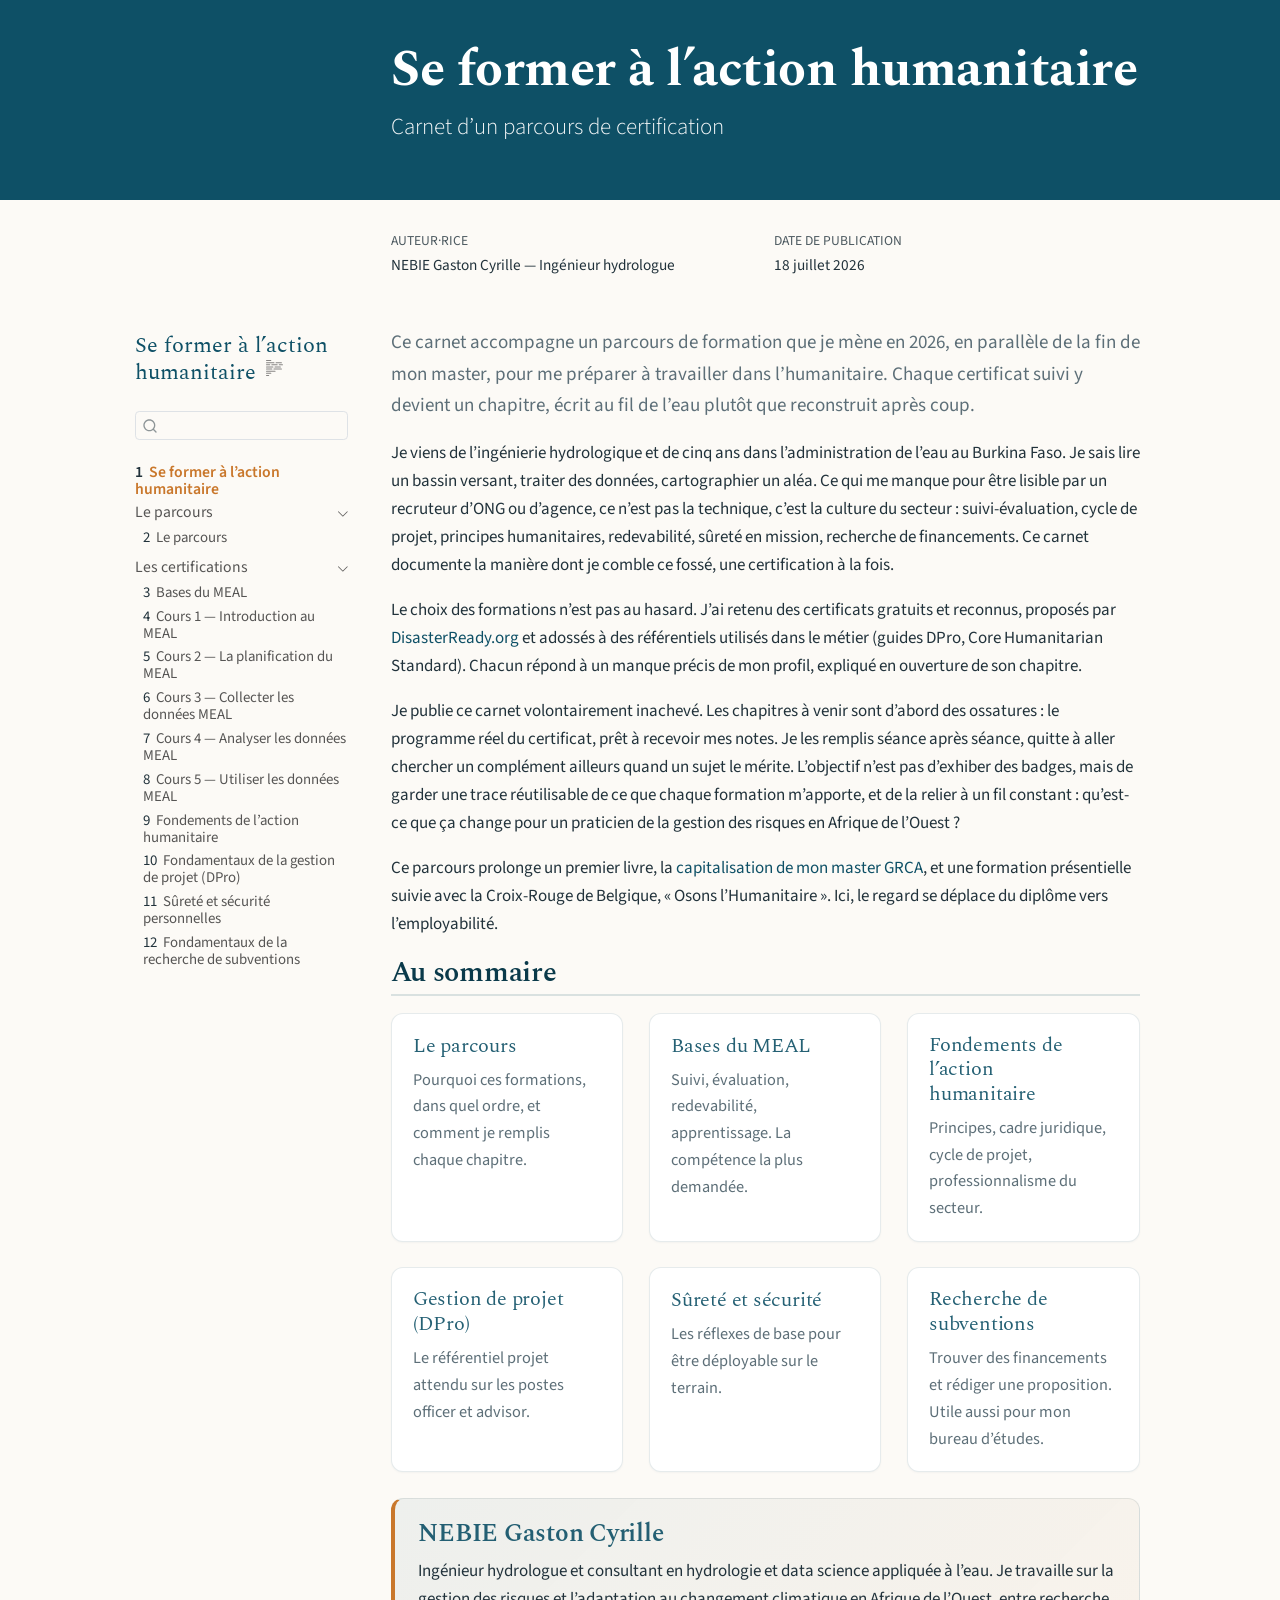
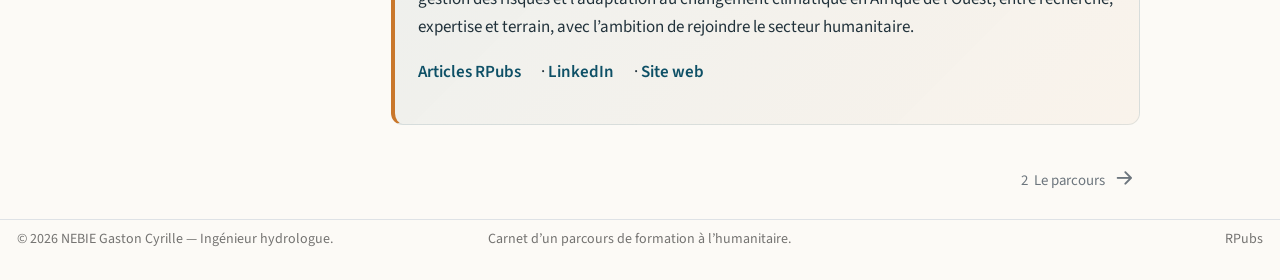
==== commit b7a3feaa: "Ajoute la fiche du cours 5 MEAL: utiliser les donnees Fiche de revision autonome: quatre usages (rep" ====
--- a/docs/index.html
+++ b/docs/index.html
@@ -223,26 +223,32 @@
 </li>
           <li class="sidebar-item">
   <div class="sidebar-item-container"> 
+  <a href="./01_meal_c5_utilisation.html" class="sidebar-item-text sidebar-link">
+ <span class="menu-text"><span class="chapter-number">8</span>&nbsp; <span class="chapter-title">Cours 5 — Utiliser les données MEAL</span></span></a>
+  </div>
+</li>
+          <li class="sidebar-item">
+  <div class="sidebar-item-container"> 
   <a href="./02_action_humanitaire.html" class="sidebar-item-text sidebar-link">
- <span class="menu-text"><span class="chapter-number">8</span>&nbsp; <span class="chapter-title">Fondements de l’action humanitaire</span></span></a>
+ <span class="menu-text"><span class="chapter-number">9</span>&nbsp; <span class="chapter-title">Fondements de l’action humanitaire</span></span></a>
   </div>
 </li>
           <li class="sidebar-item">
   <div class="sidebar-item-container"> 
   <a href="./03_gestion_projet.html" class="sidebar-item-text sidebar-link">
- <span class="menu-text"><span class="chapter-number">9</span>&nbsp; <span class="chapter-title">Fondamentaux de la gestion de projet (DPro)</span></span></a>
+ <span class="menu-text"><span class="chapter-number">10</span>&nbsp; <span class="chapter-title">Fondamentaux de la gestion de projet (DPro)</span></span></a>
   </div>
 </li>
           <li class="sidebar-item">
   <div class="sidebar-item-container"> 
   <a href="./04_surete_securite.html" class="sidebar-item-text sidebar-link">
- <span class="menu-text"><span class="chapter-number">10</span>&nbsp; <span class="chapter-title">Sûreté et sécurité personnelles</span></span></a>
+ <span class="menu-text"><span class="chapter-number">11</span>&nbsp; <span class="chapter-title">Sûreté et sécurité personnelles</span></span></a>
   </div>
 </li>
           <li class="sidebar-item">
   <div class="sidebar-item-container"> 
   <a href="./05_recherche_subventions.html" class="sidebar-item-text sidebar-link">
- <span class="menu-text"><span class="chapter-number">11</span>&nbsp; <span class="chapter-title">Fondamentaux de la recherche de subventions</span></span></a>
+ <span class="menu-text"><span class="chapter-number">12</span>&nbsp; <span class="chapter-title">Fondamentaux de la recherche de subventions</span></span></a>
   </div>
 </li>
       </ul>
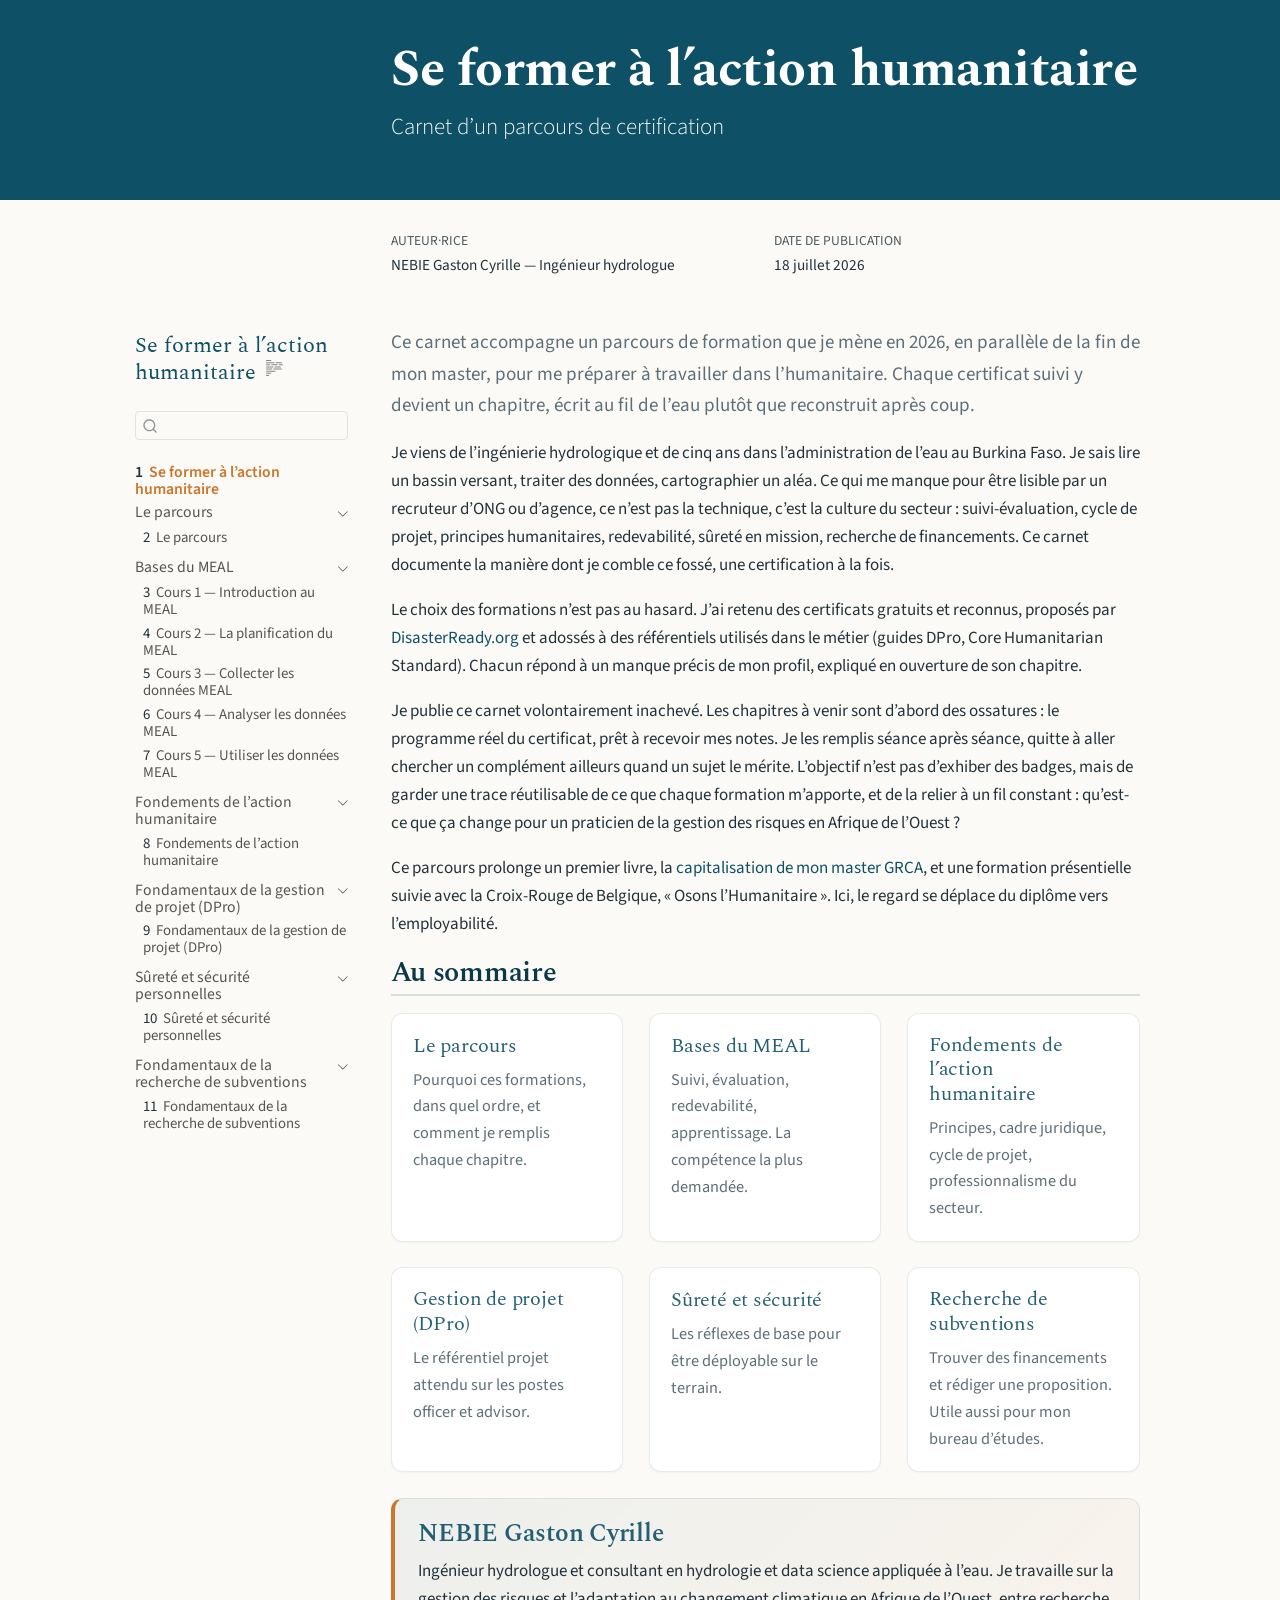
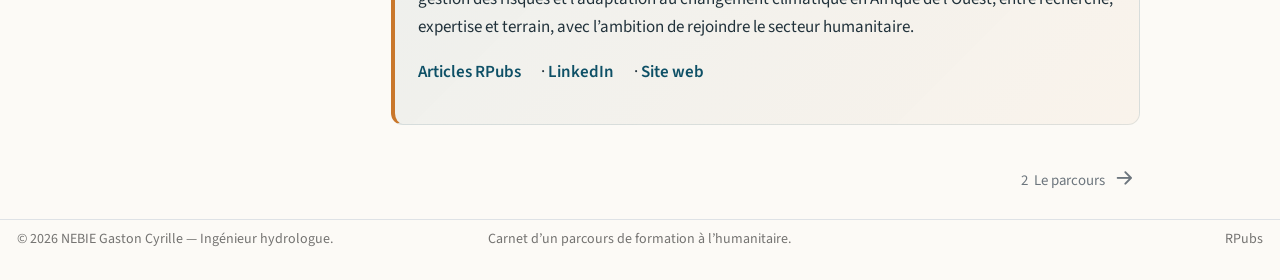
==== commit e731129c: "Restructure la navigation: un certificat = une partie Chaque certificat devient une partie du livre." ====
--- a/docs/index.html
+++ b/docs/index.html
@@ -184,8 +184,8 @@
   </li>
         <li class="sidebar-item sidebar-item-section">
       <div class="sidebar-item-container"> 
-            <a class="sidebar-item-text sidebar-link text-start" data-bs-toggle="collapse" data-bs-target="#quarto-sidebar-section-2" role="navigation" aria-expanded="true">
- <span class="menu-text">Les certifications</span></a>
+            <a href="./01_meal.html" class="sidebar-item-text sidebar-link">
+ <span class="menu-text">Bases du MEAL</span></a>
           <a class="sidebar-item-toggle text-start" data-bs-toggle="collapse" data-bs-target="#quarto-sidebar-section-2" role="navigation" aria-expanded="true" aria-label="Basculer la section">
             <i class="bi bi-chevron-right ms-2"></i>
           </a> 
@@ -193,62 +193,100 @@
       <ul id="quarto-sidebar-section-2" class="collapse list-unstyled sidebar-section depth1 show">  
           <li class="sidebar-item">
   <div class="sidebar-item-container"> 
-  <a href="./01_meal.html" class="sidebar-item-text sidebar-link">
- <span class="menu-text"><span class="chapter-number">3</span>&nbsp; <span class="chapter-title">Bases du MEAL</span></span></a>
-  </div>
-</li>
-          <li class="sidebar-item">
-  <div class="sidebar-item-container"> 
   <a href="./01_meal_c1_introduction.html" class="sidebar-item-text sidebar-link">
- <span class="menu-text"><span class="chapter-number">4</span>&nbsp; <span class="chapter-title">Cours 1 — Introduction au MEAL</span></span></a>
+ <span class="menu-text"><span class="chapter-number">3</span>&nbsp; <span class="chapter-title">Cours 1 — Introduction au MEAL</span></span></a>
   </div>
 </li>
           <li class="sidebar-item">
   <div class="sidebar-item-container"> 
   <a href="./01_meal_c2_planification.html" class="sidebar-item-text sidebar-link">
- <span class="menu-text"><span class="chapter-number">5</span>&nbsp; <span class="chapter-title">Cours 2 — La planification du MEAL</span></span></a>
+ <span class="menu-text"><span class="chapter-number">4</span>&nbsp; <span class="chapter-title">Cours 2 — La planification du MEAL</span></span></a>
   </div>
 </li>
           <li class="sidebar-item">
   <div class="sidebar-item-container"> 
   <a href="./01_meal_c3_collecte.html" class="sidebar-item-text sidebar-link">
- <span class="menu-text"><span class="chapter-number">6</span>&nbsp; <span class="chapter-title">Cours 3 — Collecter les données MEAL</span></span></a>
+ <span class="menu-text"><span class="chapter-number">5</span>&nbsp; <span class="chapter-title">Cours 3 — Collecter les données MEAL</span></span></a>
   </div>
 </li>
           <li class="sidebar-item">
   <div class="sidebar-item-container"> 
   <a href="./01_meal_c4_analyse.html" class="sidebar-item-text sidebar-link">
- <span class="menu-text"><span class="chapter-number">7</span>&nbsp; <span class="chapter-title">Cours 4 — Analyser les données MEAL</span></span></a>
+ <span class="menu-text"><span class="chapter-number">6</span>&nbsp; <span class="chapter-title">Cours 4 — Analyser les données MEAL</span></span></a>
   </div>
 </li>
           <li class="sidebar-item">
   <div class="sidebar-item-container"> 
   <a href="./01_meal_c5_utilisation.html" class="sidebar-item-text sidebar-link">
- <span class="menu-text"><span class="chapter-number">8</span>&nbsp; <span class="chapter-title">Cours 5 — Utiliser les données MEAL</span></span></a>
-  </div>
-</li>
+ <span class="menu-text"><span class="chapter-number">7</span>&nbsp; <span class="chapter-title">Cours 5 — Utiliser les données MEAL</span></span></a>
+  </div>
+</li>
+      </ul>
+  </li>
+        <li class="sidebar-item sidebar-item-section">
+      <div class="sidebar-item-container"> 
+            <a class="sidebar-item-text sidebar-link text-start" data-bs-toggle="collapse" data-bs-target="#quarto-sidebar-section-3" role="navigation" aria-expanded="true">
+ <span class="menu-text">Fondements de l’action humanitaire</span></a>
+          <a class="sidebar-item-toggle text-start" data-bs-toggle="collapse" data-bs-target="#quarto-sidebar-section-3" role="navigation" aria-expanded="true" aria-label="Basculer la section">
+            <i class="bi bi-chevron-right ms-2"></i>
+          </a> 
+      </div>
+      <ul id="quarto-sidebar-section-3" class="collapse list-unstyled sidebar-section depth1 show">  
           <li class="sidebar-item">
   <div class="sidebar-item-container"> 
   <a href="./02_action_humanitaire.html" class="sidebar-item-text sidebar-link">
- <span class="menu-text"><span class="chapter-number">9</span>&nbsp; <span class="chapter-title">Fondements de l’action humanitaire</span></span></a>
-  </div>
-</li>
+ <span class="menu-text"><span class="chapter-number">8</span>&nbsp; <span class="chapter-title">Fondements de l’action humanitaire</span></span></a>
+  </div>
+</li>
+      </ul>
+  </li>
+        <li class="sidebar-item sidebar-item-section">
+      <div class="sidebar-item-container"> 
+            <a class="sidebar-item-text sidebar-link text-start" data-bs-toggle="collapse" data-bs-target="#quarto-sidebar-section-4" role="navigation" aria-expanded="true">
+ <span class="menu-text">Fondamentaux de la gestion de projet (DPro)</span></a>
+          <a class="sidebar-item-toggle text-start" data-bs-toggle="collapse" data-bs-target="#quarto-sidebar-section-4" role="navigation" aria-expanded="true" aria-label="Basculer la section">
+            <i class="bi bi-chevron-right ms-2"></i>
+          </a> 
+      </div>
+      <ul id="quarto-sidebar-section-4" class="collapse list-unstyled sidebar-section depth1 show">  
           <li class="sidebar-item">
   <div class="sidebar-item-container"> 
   <a href="./03_gestion_projet.html" class="sidebar-item-text sidebar-link">
- <span class="menu-text"><span class="chapter-number">10</span>&nbsp; <span class="chapter-title">Fondamentaux de la gestion de projet (DPro)</span></span></a>
-  </div>
-</li>
+ <span class="menu-text"><span class="chapter-number">9</span>&nbsp; <span class="chapter-title">Fondamentaux de la gestion de projet (DPro)</span></span></a>
+  </div>
+</li>
+      </ul>
+  </li>
+        <li class="sidebar-item sidebar-item-section">
+      <div class="sidebar-item-container"> 
+            <a class="sidebar-item-text sidebar-link text-start" data-bs-toggle="collapse" data-bs-target="#quarto-sidebar-section-5" role="navigation" aria-expanded="true">
+ <span class="menu-text">Sûreté et sécurité personnelles</span></a>
+          <a class="sidebar-item-toggle text-start" data-bs-toggle="collapse" data-bs-target="#quarto-sidebar-section-5" role="navigation" aria-expanded="true" aria-label="Basculer la section">
+            <i class="bi bi-chevron-right ms-2"></i>
+          </a> 
+      </div>
+      <ul id="quarto-sidebar-section-5" class="collapse list-unstyled sidebar-section depth1 show">  
           <li class="sidebar-item">
   <div class="sidebar-item-container"> 
   <a href="./04_surete_securite.html" class="sidebar-item-text sidebar-link">
- <span class="menu-text"><span class="chapter-number">11</span>&nbsp; <span class="chapter-title">Sûreté et sécurité personnelles</span></span></a>
-  </div>
-</li>
+ <span class="menu-text"><span class="chapter-number">10</span>&nbsp; <span class="chapter-title">Sûreté et sécurité personnelles</span></span></a>
+  </div>
+</li>
+      </ul>
+  </li>
+        <li class="sidebar-item sidebar-item-section">
+      <div class="sidebar-item-container"> 
+            <a class="sidebar-item-text sidebar-link text-start" data-bs-toggle="collapse" data-bs-target="#quarto-sidebar-section-6" role="navigation" aria-expanded="true">
+ <span class="menu-text">Fondamentaux de la recherche de subventions</span></a>
+          <a class="sidebar-item-toggle text-start" data-bs-toggle="collapse" data-bs-target="#quarto-sidebar-section-6" role="navigation" aria-expanded="true" aria-label="Basculer la section">
+            <i class="bi bi-chevron-right ms-2"></i>
+          </a> 
+      </div>
+      <ul id="quarto-sidebar-section-6" class="collapse list-unstyled sidebar-section depth1 show">  
           <li class="sidebar-item">
   <div class="sidebar-item-container"> 
   <a href="./05_recherche_subventions.html" class="sidebar-item-text sidebar-link">
- <span class="menu-text"><span class="chapter-number">12</span>&nbsp; <span class="chapter-title">Fondamentaux de la recherche de subventions</span></span></a>
+ <span class="menu-text"><span class="chapter-number">11</span>&nbsp; <span class="chapter-title">Fondamentaux de la recherche de subventions</span></span></a>
   </div>
 </li>
       </ul>
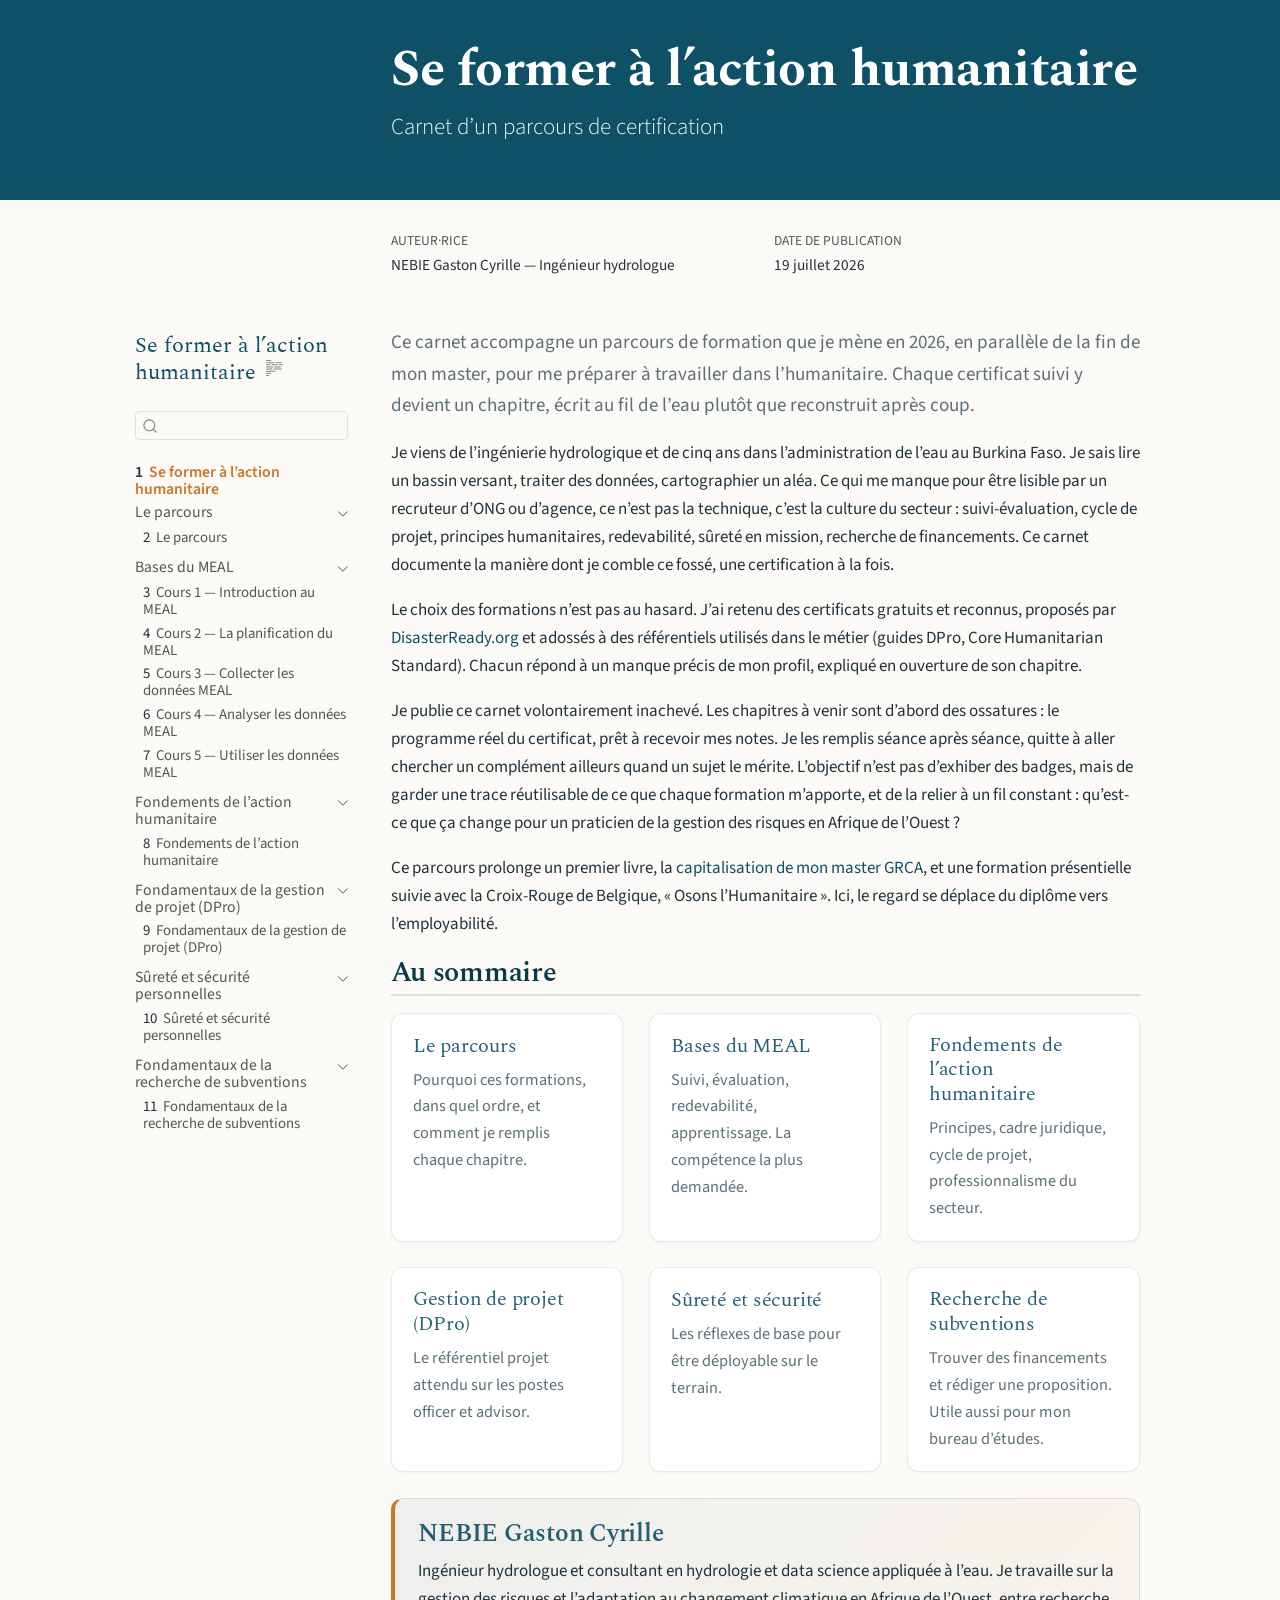
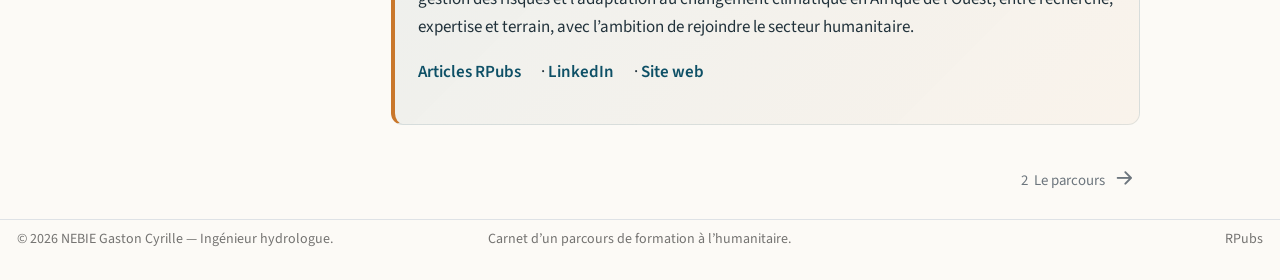
==== commit 221adfc8: "Allege la page de synthese MEAL: retire les sections placeholder Supprime les sections vides Examen," ====
--- a/docs/index.html
+++ b/docs/index.html
@@ -129,7 +129,7 @@
       <div>
       <div class="quarto-title-meta-heading">Date de publication</div>
       <div class="quarto-title-meta-contents">
-        <p class="date">18 juillet 2026</p>
+        <p class="date">19 juillet 2026</p>
       </div>
     </div>
     
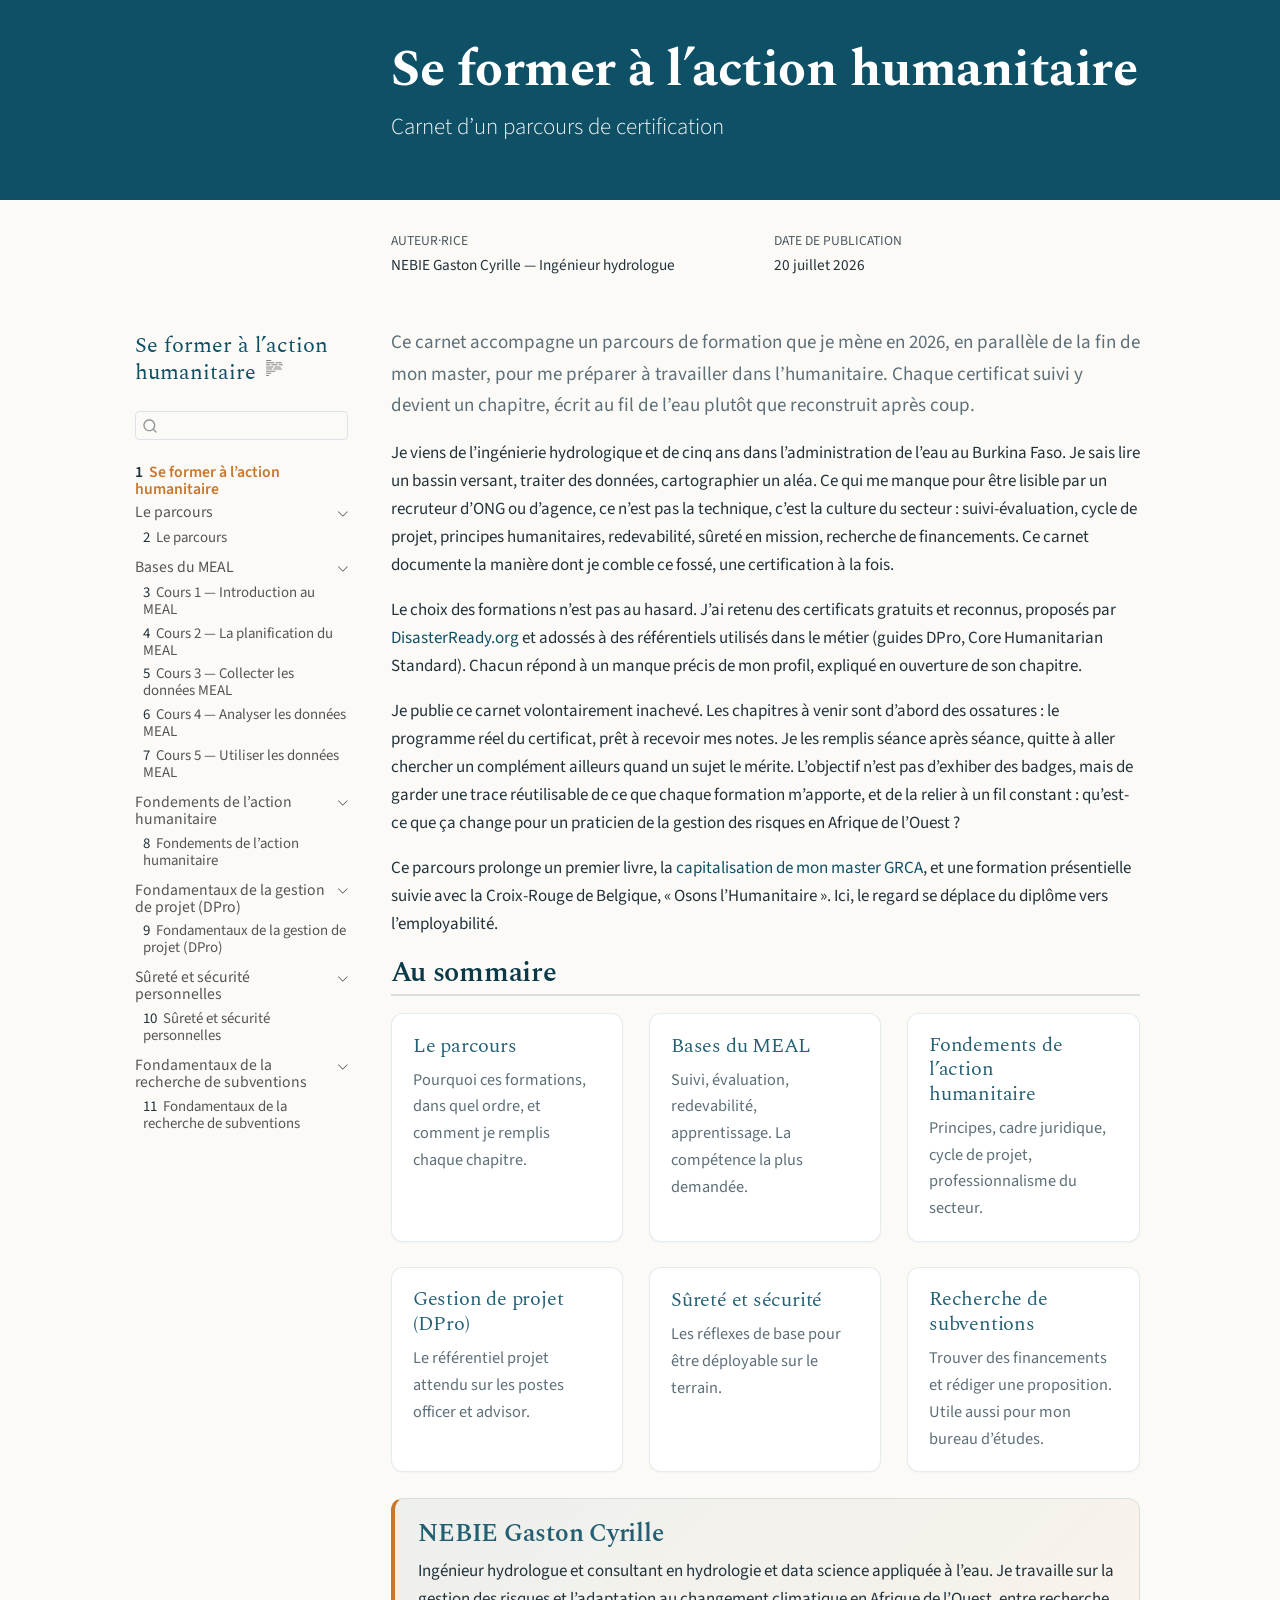
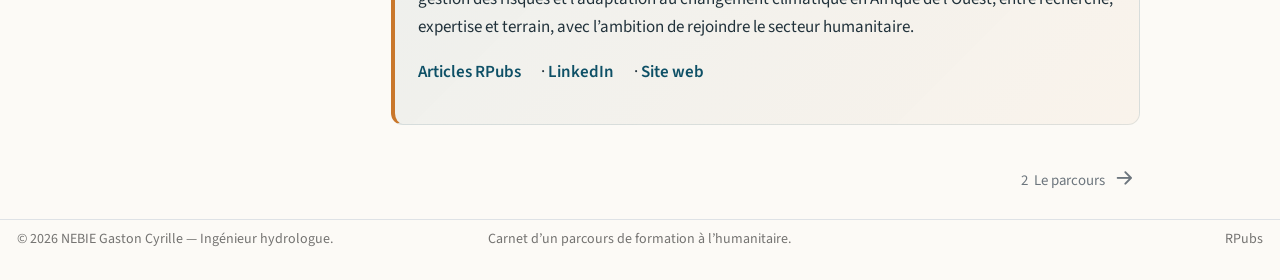
==== commit 7d9356df: "Marque le certificat MEAL comme obtenu (20 juillet 2026) Statut passe a termine dans la page Le parc" ====
--- a/docs/index.html
+++ b/docs/index.html
@@ -129,7 +129,7 @@
       <div>
       <div class="quarto-title-meta-heading">Date de publication</div>
       <div class="quarto-title-meta-contents">
-        <p class="date">19 juillet 2026</p>
+        <p class="date">20 juillet 2026</p>
       </div>
     </div>
     
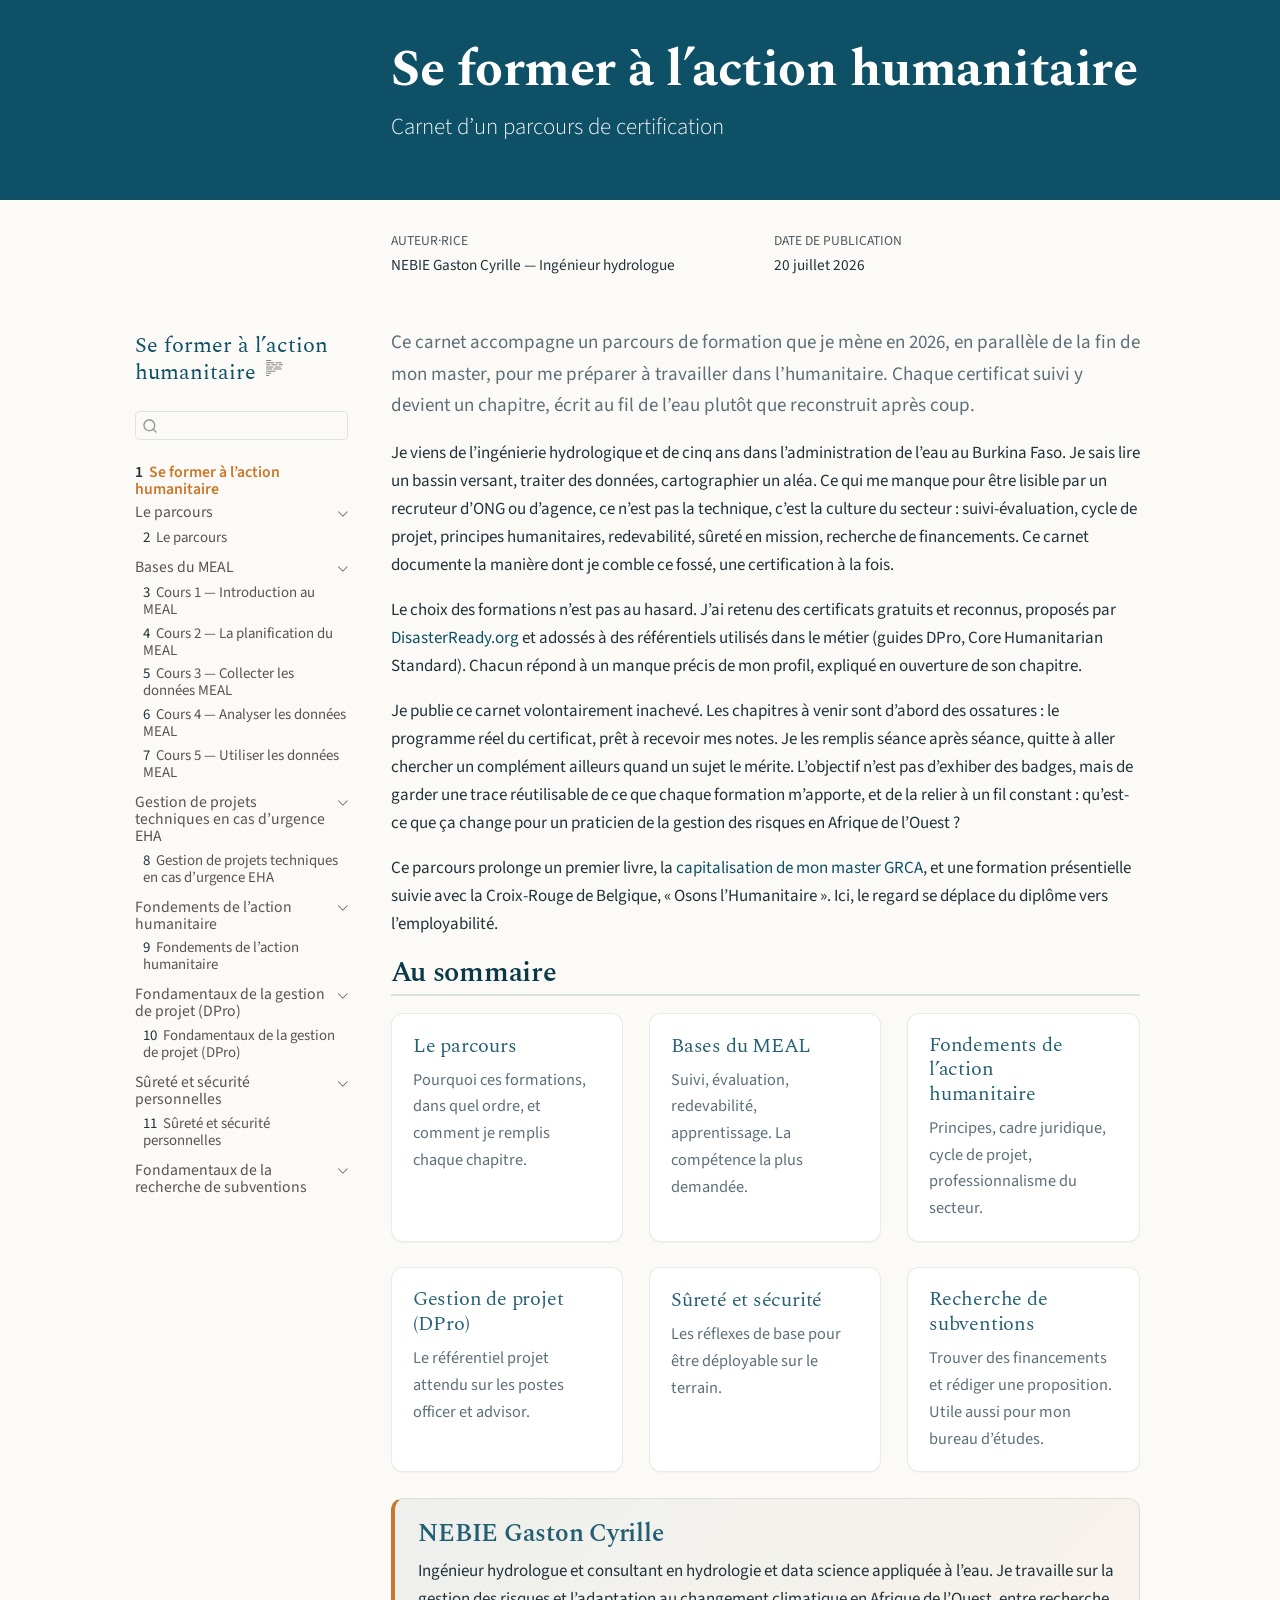
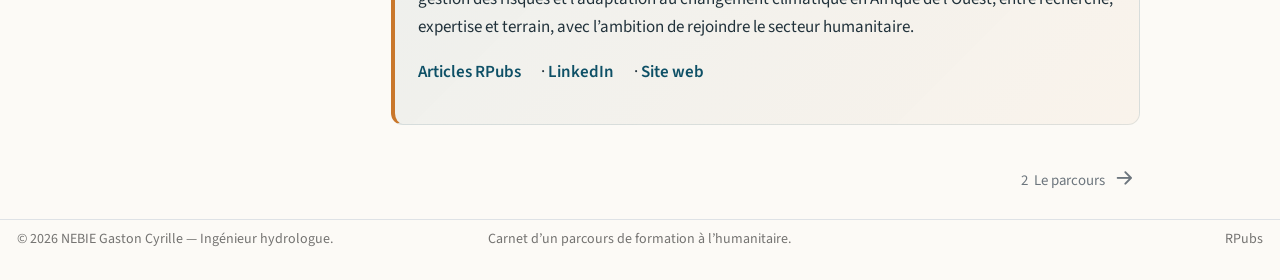
==== commit 68789638: "Ajoute le certificat WASH (Oxfam TPM EHA) en priorite n2 Nouveau certificat "Gestion de projets tech" ====
--- a/docs/index.html
+++ b/docs/index.html
@@ -226,7 +226,7 @@
         <li class="sidebar-item sidebar-item-section">
       <div class="sidebar-item-container"> 
             <a class="sidebar-item-text sidebar-link text-start" data-bs-toggle="collapse" data-bs-target="#quarto-sidebar-section-3" role="navigation" aria-expanded="true">
- <span class="menu-text">Fondements de l’action humanitaire</span></a>
+ <span class="menu-text">Gestion de projets techniques en cas d’urgence EHA</span></a>
           <a class="sidebar-item-toggle text-start" data-bs-toggle="collapse" data-bs-target="#quarto-sidebar-section-3" role="navigation" aria-expanded="true" aria-label="Basculer la section">
             <i class="bi bi-chevron-right ms-2"></i>
           </a> 
@@ -234,8 +234,8 @@
       <ul id="quarto-sidebar-section-3" class="collapse list-unstyled sidebar-section depth1 show">  
           <li class="sidebar-item">
   <div class="sidebar-item-container"> 
-  <a href="./02_action_humanitaire.html" class="sidebar-item-text sidebar-link">
- <span class="menu-text"><span class="chapter-number">8</span>&nbsp; <span class="chapter-title">Fondements de l’action humanitaire</span></span></a>
+  <a href="./06_wash_tpm.html" class="sidebar-item-text sidebar-link">
+ <span class="menu-text"><span class="chapter-number">8</span>&nbsp; <span class="chapter-title">Gestion de projets techniques en cas d’urgence EHA</span></span></a>
   </div>
 </li>
       </ul>
@@ -243,7 +243,7 @@
         <li class="sidebar-item sidebar-item-section">
       <div class="sidebar-item-container"> 
             <a class="sidebar-item-text sidebar-link text-start" data-bs-toggle="collapse" data-bs-target="#quarto-sidebar-section-4" role="navigation" aria-expanded="true">
- <span class="menu-text">Fondamentaux de la gestion de projet (DPro)</span></a>
+ <span class="menu-text">Fondements de l’action humanitaire</span></a>
           <a class="sidebar-item-toggle text-start" data-bs-toggle="collapse" data-bs-target="#quarto-sidebar-section-4" role="navigation" aria-expanded="true" aria-label="Basculer la section">
             <i class="bi bi-chevron-right ms-2"></i>
           </a> 
@@ -251,8 +251,8 @@
       <ul id="quarto-sidebar-section-4" class="collapse list-unstyled sidebar-section depth1 show">  
           <li class="sidebar-item">
   <div class="sidebar-item-container"> 
-  <a href="./03_gestion_projet.html" class="sidebar-item-text sidebar-link">
- <span class="menu-text"><span class="chapter-number">9</span>&nbsp; <span class="chapter-title">Fondamentaux de la gestion de projet (DPro)</span></span></a>
+  <a href="./02_action_humanitaire.html" class="sidebar-item-text sidebar-link">
+ <span class="menu-text"><span class="chapter-number">9</span>&nbsp; <span class="chapter-title">Fondements de l’action humanitaire</span></span></a>
   </div>
 </li>
       </ul>
@@ -260,7 +260,7 @@
         <li class="sidebar-item sidebar-item-section">
       <div class="sidebar-item-container"> 
             <a class="sidebar-item-text sidebar-link text-start" data-bs-toggle="collapse" data-bs-target="#quarto-sidebar-section-5" role="navigation" aria-expanded="true">
- <span class="menu-text">Sûreté et sécurité personnelles</span></a>
+ <span class="menu-text">Fondamentaux de la gestion de projet (DPro)</span></a>
           <a class="sidebar-item-toggle text-start" data-bs-toggle="collapse" data-bs-target="#quarto-sidebar-section-5" role="navigation" aria-expanded="true" aria-label="Basculer la section">
             <i class="bi bi-chevron-right ms-2"></i>
           </a> 
@@ -268,8 +268,8 @@
       <ul id="quarto-sidebar-section-5" class="collapse list-unstyled sidebar-section depth1 show">  
           <li class="sidebar-item">
   <div class="sidebar-item-container"> 
-  <a href="./04_surete_securite.html" class="sidebar-item-text sidebar-link">
- <span class="menu-text"><span class="chapter-number">10</span>&nbsp; <span class="chapter-title">Sûreté et sécurité personnelles</span></span></a>
+  <a href="./03_gestion_projet.html" class="sidebar-item-text sidebar-link">
+ <span class="menu-text"><span class="chapter-number">10</span>&nbsp; <span class="chapter-title">Fondamentaux de la gestion de projet (DPro)</span></span></a>
   </div>
 </li>
       </ul>
@@ -277,7 +277,7 @@
         <li class="sidebar-item sidebar-item-section">
       <div class="sidebar-item-container"> 
             <a class="sidebar-item-text sidebar-link text-start" data-bs-toggle="collapse" data-bs-target="#quarto-sidebar-section-6" role="navigation" aria-expanded="true">
- <span class="menu-text">Fondamentaux de la recherche de subventions</span></a>
+ <span class="menu-text">Sûreté et sécurité personnelles</span></a>
           <a class="sidebar-item-toggle text-start" data-bs-toggle="collapse" data-bs-target="#quarto-sidebar-section-6" role="navigation" aria-expanded="true" aria-label="Basculer la section">
             <i class="bi bi-chevron-right ms-2"></i>
           </a> 
@@ -285,8 +285,25 @@
       <ul id="quarto-sidebar-section-6" class="collapse list-unstyled sidebar-section depth1 show">  
           <li class="sidebar-item">
   <div class="sidebar-item-container"> 
+  <a href="./04_surete_securite.html" class="sidebar-item-text sidebar-link">
+ <span class="menu-text"><span class="chapter-number">11</span>&nbsp; <span class="chapter-title">Sûreté et sécurité personnelles</span></span></a>
+  </div>
+</li>
+      </ul>
+  </li>
+        <li class="sidebar-item sidebar-item-section">
+      <div class="sidebar-item-container"> 
+            <a class="sidebar-item-text sidebar-link text-start" data-bs-toggle="collapse" data-bs-target="#quarto-sidebar-section-7" role="navigation" aria-expanded="true">
+ <span class="menu-text">Fondamentaux de la recherche de subventions</span></a>
+          <a class="sidebar-item-toggle text-start" data-bs-toggle="collapse" data-bs-target="#quarto-sidebar-section-7" role="navigation" aria-expanded="true" aria-label="Basculer la section">
+            <i class="bi bi-chevron-right ms-2"></i>
+          </a> 
+      </div>
+      <ul id="quarto-sidebar-section-7" class="collapse list-unstyled sidebar-section depth1 show">  
+          <li class="sidebar-item">
+  <div class="sidebar-item-container"> 
   <a href="./05_recherche_subventions.html" class="sidebar-item-text sidebar-link">
- <span class="menu-text"><span class="chapter-number">11</span>&nbsp; <span class="chapter-title">Fondamentaux de la recherche de subventions</span></span></a>
+ <span class="menu-text"><span class="chapter-number">12</span>&nbsp; <span class="chapter-title">Fondamentaux de la recherche de subventions</span></span></a>
   </div>
 </li>
       </ul>
